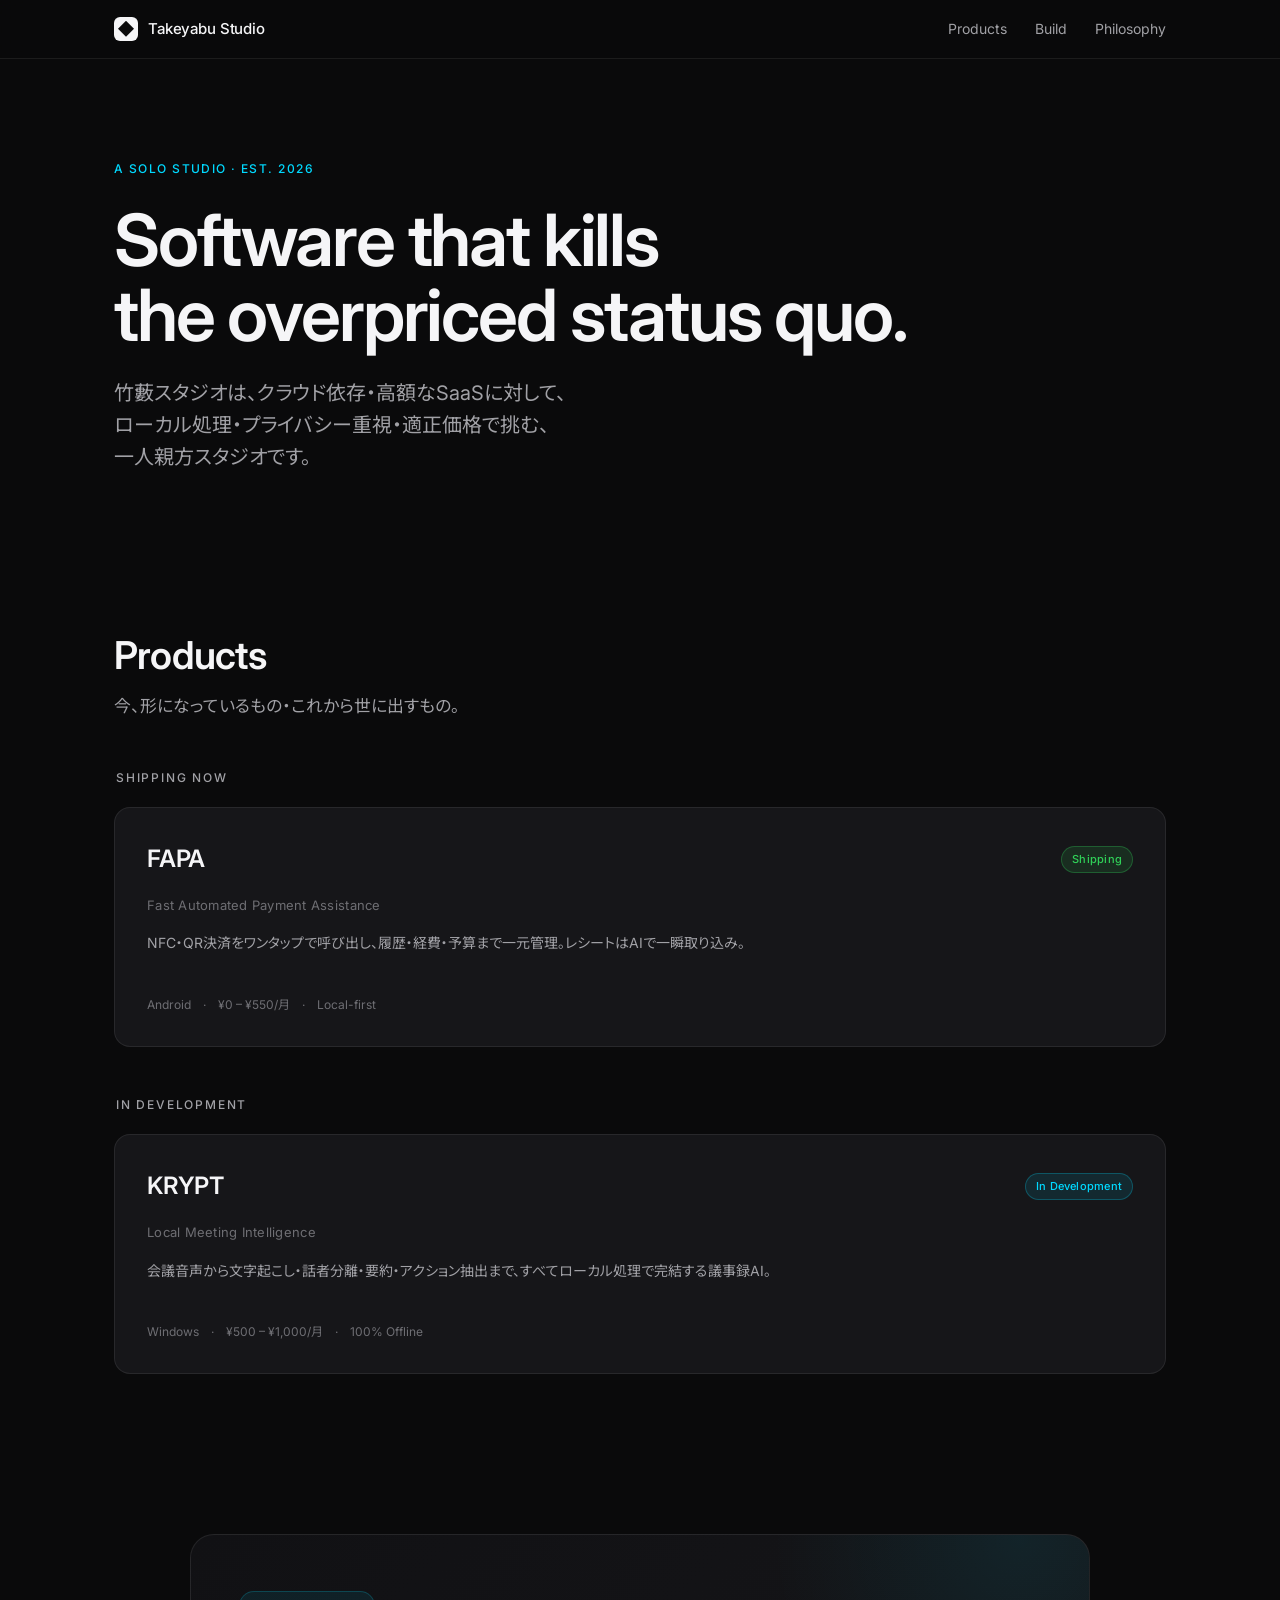
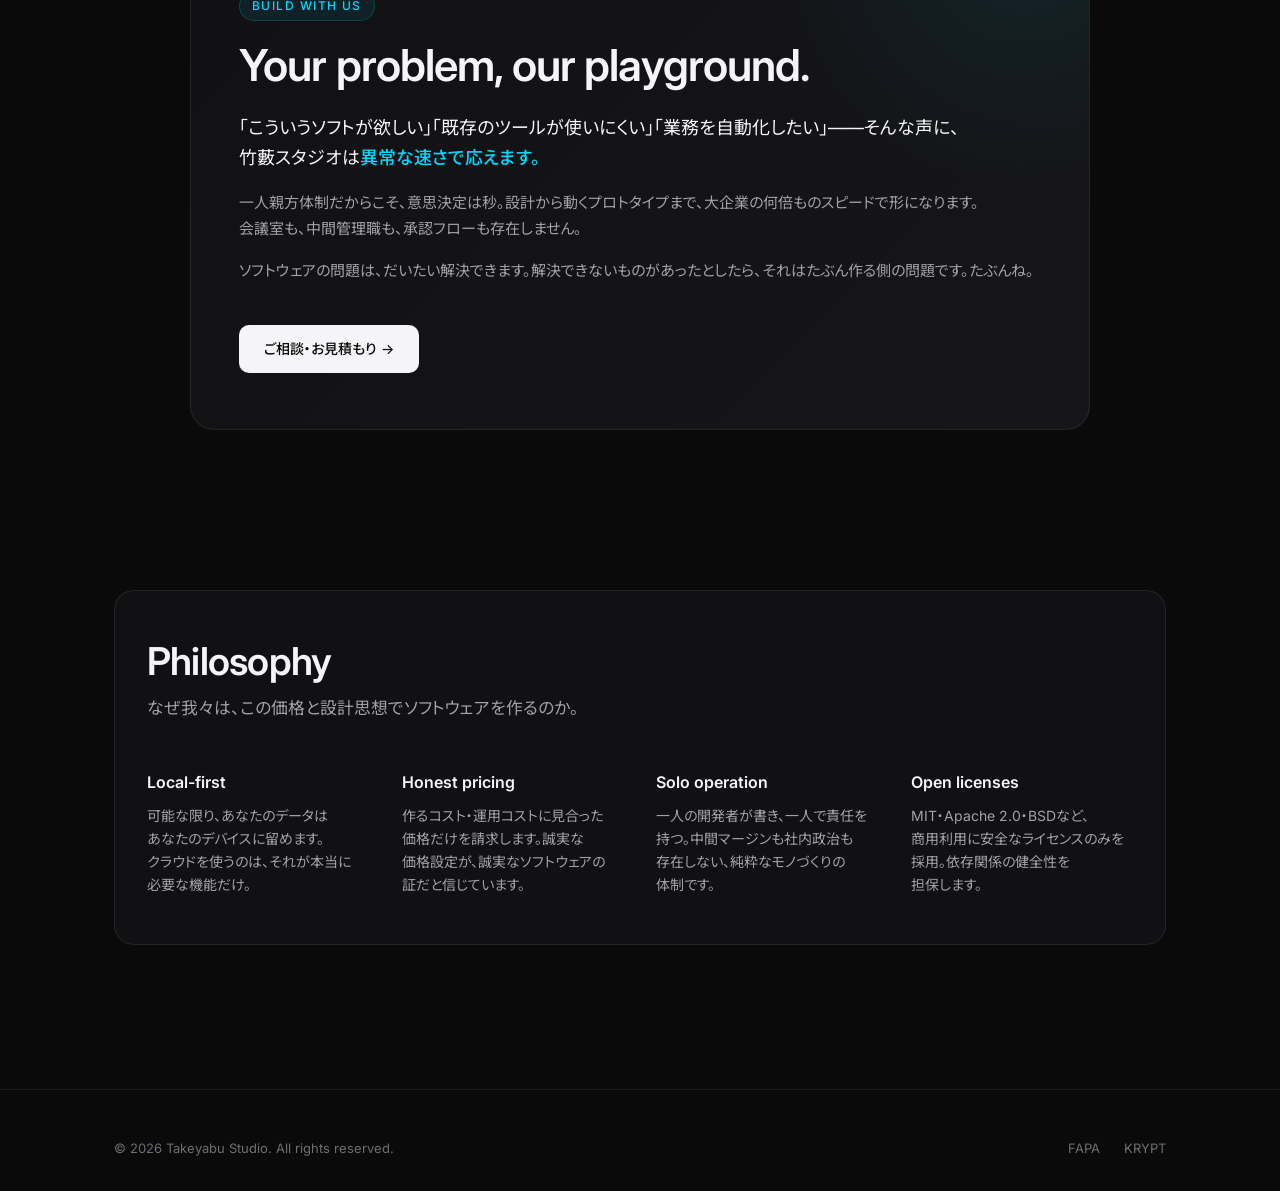
==== index.html @ e0cc19e3 "Add files via upload" ====
<!DOCTYPE html>
<html lang="ja">
<head>
<meta charset="UTF-8">
<meta name="viewport" content="width=device-width, initial-scale=1.0">
<title>Takeyabu Studio — Software that kills the overpriced status quo.</title>
<meta name="description" content="竹藪スタジオは、ローカル優先・プライバシー重視・適正価格のソフトウェアを作る一人親方スタジオです。">
<meta property="og:title" content="Takeyabu Studio">
<meta property="og:description" content="Software that kills the overpriced status quo.">
<meta property="og:type" content="website">
<meta property="og:url" content="https://takeyabustudio.github.io/">
<meta name="theme-color" content="#0A0A0B">
<link rel="preconnect" href="https://fonts.googleapis.com">
<link rel="preconnect" href="https://fonts.gstatic.com" crossorigin>
<link href="https://fonts.googleapis.com/css2?family=Inter:wght@400;500;600;700&family=Noto+Sans+JP:wght@400;500;600&display=swap" rel="stylesheet">
<link rel="stylesheet" href="assets/style.css">
</head>
<body>

<nav class="nav">
  <div class="nav-inner">
    <a href="/" class="brand">
      <span class="brand-mark"></span>
      <span>Takeyabu Studio</span>
    </a>
    <ul class="nav-links">
      <li><a href="#products">Products</a></li>
      <li><a href="#build">Build</a></li>
      <li><a href="#philosophy">Philosophy</a></li>
    </ul>
  </div>
</nav>

<header class="hero">
  <div class="container">
    <span class="eyebrow">A solo studio · Est. 2026</span>
    <h1>Software that kills<br>the overpriced status quo.</h1>
    <p class="hero-sub">
      竹藪スタジオは、クラウド依存・高額なSaaSに対して、<br>ローカル処理・プライバシー重視・適正価格で挑む、<br>一人親方スタジオです。
    </p>
  </div>
</header>

<section class="section" id="products">
  <div class="container">
    <div class="section-head">
      <h2>Products</h2>
      <p class="section-sub">今、形になっているもの・これから世に出すもの。</p>
    </div>

    <h3 class="product-section-label">Shipping now</h3>
    <div class="products">

      <a href="fapa/" class="product-card">
        <div class="product-card-head">
          <span class="product-name">FAPA</span>
          <span class="badge badge-live">Shipping</span>
        </div>
        <span class="product-full-name">Fast Automated Payment Assistance</span>
        <p class="product-desc">
          NFC・QR決済をワンタップで呼び出し、履歴・経費・予算まで一元管理。レシートはAIで一瞬取り込み。
        </p>
        <div class="product-meta">
          <span>Android</span>
          <span>¥0 – ¥550/月</span>
          <span>Local-first</span>
        </div>
      </a>

    </div>

    <h3 class="product-section-label" style="margin-top: 3rem;">In development</h3>
    <div class="products">

      <a href="krypt/" class="product-card">
        <div class="product-card-head">
          <span class="product-name">KRYPT</span>
          <span class="badge badge-dev">In Development</span>
        </div>
        <span class="product-full-name">Local Meeting Intelligence</span>
        <p class="product-desc">
          会議音声から文字起こし・話者分離・要約・アクション抽出まで、すべてローカル処理で完結する議事録AI。
        </p>
        <div class="product-meta">
          <span>Windows</span>
          <span>¥500 – ¥1,000/月</span>
          <span>100% Offline</span>
        </div>
      </a>

    </div>
  </div>
</section>

<section class="section" id="build">
  <div class="container">
    <div class="build-card">
      <div class="build-eyebrow">Build with us</div>
      <h2>Your problem, our playground.</h2>
      <p class="build-lead">
        「こういうソフトが欲しい」「既存のツールが使いにくい」「業務を自動化したい」——そんな声に、竹藪スタジオは<strong>異常な速さで応えます。</strong>
      </p>
      <p class="build-body">
        一人親方体制だからこそ、意思決定は秒。設計から動くプロトタイプまで、大企業の何倍ものスピードで形になります。会議室も、中間管理職も、承認フローも存在しません。
      </p>
      <p class="build-body">
        ソフトウェアの問題は、だいたい解決できます。解決できないものがあったとしたら、それはたぶん作る側の問題です。たぶんね。
      </p>
      <a href="mailto:rdcrikuo@gmail.com?subject=%E7%AB%B9%E8%97%AA%E3%82%B9%E3%82%BF%E3%82%B8%E3%82%AA%E3%81%B8%E3%81%AE%E3%81%94%E7%9B%B8%E8%AB%87" class="btn btn-primary build-cta">ご相談・お見積もり →</a>
    </div>
  </div>
</section>

<section class="section" id="philosophy">
  <div class="container">
    <div class="philosophy">
      <div class="section-head">
        <h2 style="margin-bottom: 0.75rem;">Philosophy</h2>
        <p class="section-sub">なぜ我々は、この価格と設計思想でソフトウェアを作るのか。</p>
      </div>
      <div class="philosophy-grid">
        <div class="philosophy-item">
          <h3>Local-first</h3>
          <p>可能な限り、あなたのデータはあなたのデバイスに留めます。クラウドを使うのは、それが本当に必要な機能だけ。</p>
        </div>
        <div class="philosophy-item">
          <h3>Honest pricing</h3>
          <p>作るコスト・運用コストに見合った価格だけを請求します。誠実な価格設定が、誠実なソフトウェアの証だと信じています。</p>
        </div>
        <div class="philosophy-item">
          <h3>Solo operation</h3>
          <p>一人の開発者が書き、一人で責任を持つ。中間マージンも社内政治も存在しない、純粋なモノづくりの体制です。</p>
        </div>
        <div class="philosophy-item">
          <h3>Open licenses</h3>
          <p>MIT・Apache 2.0・BSDなど、商用利用に安全なライセンスのみを採用。依存関係の健全性を担保します。</p>
        </div>
      </div>
    </div>
  </div>
</section>

<footer class="footer">
  <div class="container">
    <div class="footer-inner">
      <span>© 2026 Takeyabu Studio. All rights reserved.</span>
      <ul class="footer-links">
        <li><a href="fapa/">FAPA</a></li>
        <li><a href="krypt/">KRYPT</a></li>
      </ul>
    </div>
  </div>
</footer>

</body>
</html>
---- assets/style.css ----
/* =========================================
   Takeyabu Studio - Design System
   ========================================= */

:root {
  /* Colors */
  --bg: #0A0A0B;
  --bg-elevated: #111114;
  --bg-card: #161619;
  --border: rgba(255, 255, 255, 0.08);
  --border-strong: rgba(255, 255, 255, 0.16);
  --text: #F5F5F7;
  --text-muted: #A1A1A6;
  --text-faint: #6E6E73;
  --accent: #00D9FF;
  --accent-dim: #0099B8;
  --danger: #FF453A;
  --success: #30D158;

  /* Typography */
  --font-sans: 'Inter', -apple-system, BlinkMacSystemFont, 'Helvetica Neue', 'Noto Sans JP', sans-serif;
  --font-mono: 'JetBrains Mono', 'SF Mono', Menlo, monospace;

  /* Spacing */
  --container: 1100px;
  --container-narrow: 720px;
}

/* Reset */
*, *::before, *::after {
  box-sizing: border-box;
  margin: 0;
  padding: 0;
}

html {
  scroll-behavior: smooth;
  font-size: 16px;
  -webkit-font-smoothing: antialiased;
  -moz-osx-font-smoothing: grayscale;
}

body {
  font-family: var(--font-sans);
  background: var(--bg);
  color: var(--text);
  line-height: 1.6;
  overflow-x: hidden;
  font-feature-settings: 'palt';
  /* 日本語テキストの適切な折り返し */
  word-break: auto-phrase;
  overflow-wrap: break-word;
  line-break: strict;
}

/* 日本語テキストブロック全般の改行制御 */
p, h1, h2, h3, .hero-sub, .tagline, .section-sub, .product-desc {
  word-break: auto-phrase;
  overflow-wrap: break-word;
  line-break: strict;
}

/* 古いブラウザ向けフォールバック */
@supports not (word-break: auto-phrase) {
  p, h1, h2, h3, .hero-sub, .tagline, .section-sub, .product-desc {
    word-break: keep-all;
    overflow-wrap: anywhere;
  }
}

img {
  max-width: 100%;
  display: block;
}

a {
  color: var(--accent);
  text-decoration: none;
  transition: opacity 0.2s ease;
}

a:hover {
  opacity: 0.75;
}

/* Layout */
.container {
  max-width: var(--container);
  margin: 0 auto;
  padding: 0 1.5rem;
}

.container-narrow {
  max-width: var(--container-narrow);
  margin: 0 auto;
  padding: 0 1.5rem;
}

/* Navigation */
.nav {
  position: sticky;
  top: 0;
  background: rgba(10, 10, 11, 0.72);
  backdrop-filter: saturate(180%) blur(20px);
  -webkit-backdrop-filter: saturate(180%) blur(20px);
  border-bottom: 1px solid var(--border);
  z-index: 100;
}

.nav-inner {
  max-width: var(--container);
  margin: 0 auto;
  padding: 1rem 1.5rem;
  display: flex;
  align-items: center;
  justify-content: space-between;
}

.brand {
  display: flex;
  align-items: center;
  gap: 10px;
  color: var(--text);
  font-weight: 500;
  font-size: 15px;
  letter-spacing: -0.01em;
}

.brand:hover {
  opacity: 1;
}

.brand-mark {
  width: 24px;
  height: 24px;
  background: var(--text);
  border-radius: 6px;
  position: relative;
  overflow: hidden;
}

.brand-mark::before {
  content: '';
  position: absolute;
  inset: 4px;
  background: var(--bg);
  clip-path: polygon(50% 0%, 100% 50%, 50% 100%, 0% 50%);
}

.nav-links {
  display: flex;
  gap: 1.75rem;
  list-style: none;
}

.nav-links a {
  color: var(--text-muted);
  font-size: 14px;
  font-weight: 400;
  transition: color 0.2s ease;
}

.nav-links a:hover {
  color: var(--text);
  opacity: 1;
}

/* Hero */
.hero {
  padding: 6rem 0 5rem;
  position: relative;
}

.eyebrow {
  display: inline-block;
  font-size: 12px;
  font-weight: 500;
  letter-spacing: 0.12em;
  text-transform: uppercase;
  color: var(--accent);
  margin-bottom: 1.5rem;
}

.hero h1 {
  font-size: clamp(2.5rem, 6vw, 4.5rem);
  font-weight: 600;
  line-height: 1.05;
  letter-spacing: -0.03em;
  margin-bottom: 1.5rem;
  max-width: 900px;
}

.hero-sub {
  font-size: clamp(1.05rem, 1.6vw, 1.25rem);
  color: var(--text-muted);
  max-width: 600px;
  line-height: 1.6;
}

/* Section */
.section {
  padding: 5rem 0;
}

.section-head {
  margin-bottom: 3rem;
}

.section h2 {
  font-size: clamp(1.75rem, 3vw, 2.5rem);
  font-weight: 600;
  letter-spacing: -0.02em;
  line-height: 1.15;
  margin-bottom: 1rem;
}

.section-sub {
  font-size: 1.05rem;
  color: var(--text-muted);
  max-width: 600px;
}

/* ======================
   Build with us section
   ====================== */

.build-card {
  background: linear-gradient(135deg, var(--bg-elevated) 0%, var(--bg-card) 100%);
  border: 1px solid var(--border);
  border-radius: 24px;
  padding: 3.5rem 3rem;
  position: relative;
  overflow: hidden;
  max-width: 900px;
  margin: 0 auto;
}

.build-card::before {
  content: '';
  position: absolute;
  top: -50%;
  right: -20%;
  width: 500px;
  height: 500px;
  background: radial-gradient(circle, rgba(0, 217, 255, 0.08) 0%, transparent 70%);
  pointer-events: none;
}

.build-eyebrow {
  display: inline-block;
  font-size: 12px;
  font-weight: 500;
  letter-spacing: 0.12em;
  text-transform: uppercase;
  color: var(--accent);
  margin-bottom: 1.25rem;
  padding: 4px 12px;
  background: rgba(0, 217, 255, 0.08);
  border: 1px solid rgba(0, 217, 255, 0.2);
  border-radius: 999px;
}

.build-card h2 {
  font-size: clamp(1.75rem, 3.5vw, 2.75rem);
  font-weight: 600;
  letter-spacing: -0.02em;
  margin-bottom: 1.5rem;
  line-height: 1.1;
}

.build-lead {
  font-size: clamp(1rem, 1.4vw, 1.15rem);
  color: var(--text);
  line-height: 1.7;
  margin-bottom: 1rem;
}

.build-lead strong {
  color: var(--accent);
  font-weight: 500;
}

.build-body {
  font-size: 15px;
  color: var(--text-muted);
  line-height: 1.75;
  margin-bottom: 1rem;
}

.build-cta {
  margin-top: 1.5rem;
}

@media (max-width: 640px) {
  .build-card {
    padding: 2.5rem 1.5rem;
    border-radius: 18px;
  }
}

/* Product section label (Shipping now / In development) */
.product-section-label {
  font-size: 12px;
  font-weight: 500;
  color: var(--text-muted);
  letter-spacing: 0.15em;
  text-transform: uppercase;
  margin-bottom: 1.25rem;
  padding-left: 2px;
}

/* Product cards */
.products {
  display: grid;
  gap: 1.25rem;
  grid-template-columns: repeat(auto-fit, minmax(300px, 1fr));
}

.product-card {
  background: var(--bg-card);
  border: 1px solid var(--border);
  border-radius: 16px;
  padding: 2rem;
  transition: border-color 0.25s ease, transform 0.25s ease;
  text-decoration: none;
  color: var(--text);
  display: flex;
  flex-direction: column;
  gap: 1rem;
  min-height: 240px;
}

.product-card:hover {
  border-color: var(--border-strong);
  transform: translateY(-2px);
  opacity: 1;
}

.product-card-head {
  display: flex;
  align-items: center;
  justify-content: space-between;
}

.product-name {
  font-size: 1.5rem;
  font-weight: 600;
  letter-spacing: -0.01em;
}

.badge {
  font-size: 11px;
  font-weight: 500;
  padding: 4px 10px;
  border-radius: 999px;
  letter-spacing: 0.02em;
}

.badge-live {
  background: rgba(48, 209, 88, 0.12);
  color: var(--success);
  border: 1px solid rgba(48, 209, 88, 0.3);
}

.badge-dev {
  background: rgba(0, 217, 255, 0.1);
  color: var(--accent);
  border: 1px solid rgba(0, 217, 255, 0.25);
}

.product-full-name {
  font-size: 13px;
  color: var(--text-faint);
  letter-spacing: 0.02em;
}

.product-desc {
  color: var(--text-muted);
  font-size: 14px;
  line-height: 1.65;
  flex: 1;
}

.product-meta {
  display: flex;
  gap: 0.75rem;
  font-size: 12px;
  color: var(--text-faint);
}

.product-meta span::after {
  content: '·';
  margin-left: 0.75rem;
}

.product-meta span:last-child::after {
  content: '';
}

/* Philosophy section */
.philosophy {
  background: var(--bg-elevated);
  border-radius: 20px;
  padding: 3rem 2rem;
  border: 1px solid var(--border);
}

.philosophy-grid {
  display: grid;
  grid-template-columns: repeat(auto-fit, minmax(220px, 1fr));
  gap: 2rem;
  margin-top: 2rem;
}

.philosophy-item h3 {
  font-size: 1rem;
  font-weight: 600;
  margin-bottom: 0.5rem;
  color: var(--text);
}

.philosophy-item p {
  font-size: 14px;
  color: var(--text-muted);
  line-height: 1.65;
}

/* Footer */
.footer {
  border-top: 1px solid var(--border);
  padding: 3rem 0 2rem;
  margin-top: 4rem;
}

.footer-inner {
  display: flex;
  flex-wrap: wrap;
  justify-content: space-between;
  align-items: center;
  gap: 1rem;
  font-size: 13px;
  color: var(--text-faint);
}

.footer-links {
  display: flex;
  gap: 1.5rem;
  list-style: none;
}

.footer-links a {
  color: var(--text-faint);
  font-size: 13px;
}

.footer-links a:hover {
  color: var(--text);
  opacity: 1;
}

/* ==========================
   Legal / Long-form content
   ========================== */

.legal {
  padding: 4rem 0 3rem;
}

.legal h1 {
  font-size: 2rem;
  font-weight: 600;
  letter-spacing: -0.02em;
  margin-bottom: 0.5rem;
}

.legal .updated {
  color: var(--text-faint);
  font-size: 13px;
  margin-bottom: 3rem;
}

.legal h2 {
  font-size: 1.25rem;
  font-weight: 600;
  margin-top: 2.5rem;
  margin-bottom: 1rem;
  letter-spacing: -0.01em;
  padding-bottom: 0.5rem;
  border-bottom: 1px solid var(--border);
}

.legal h3 {
  font-size: 1rem;
  font-weight: 600;
  margin-top: 1.5rem;
  margin-bottom: 0.75rem;
  color: var(--text);
}

.legal p {
  color: var(--text-muted);
  margin-bottom: 1rem;
  font-size: 15px;
  line-height: 1.75;
}

.legal ul, .legal ol {
  color: var(--text-muted);
  margin-bottom: 1rem;
  padding-left: 1.5rem;
  font-size: 15px;
  line-height: 1.75;
}

.legal li {
  margin-bottom: 0.5rem;
}

.legal table {
  width: 100%;
  border-collapse: collapse;
  margin: 1.5rem 0;
  font-size: 14px;
}

.legal table th,
.legal table td {
  padding: 0.75rem 1rem;
  border: 1px solid var(--border);
  text-align: left;
  color: var(--text-muted);
}

.legal table th {
  background: var(--bg-card);
  color: var(--text);
  font-weight: 500;
}

.legal .contact-block {
  background: var(--bg-card);
  border: 1px solid var(--border);
  border-radius: 12px;
  padding: 1.5rem;
  margin: 1rem 0;
  font-size: 14px;
  color: var(--text-muted);
}

.legal .contact-block code {
  color: var(--accent);
  font-family: var(--font-mono);
  font-size: 13px;
}

/* =========================
   FAPA / KRYPT product pages
   ========================= */

.product-hero {
  padding: 6rem 0 4rem;
  text-align: left;
}

.product-hero h1 {
  font-size: clamp(2.5rem, 5.5vw, 4rem);
  font-weight: 600;
  letter-spacing: -0.03em;
  line-height: 1.05;
  margin-bottom: 1.25rem;
}

.product-hero .tagline {
  font-size: clamp(1.05rem, 1.5vw, 1.25rem);
  color: var(--text-muted);
  max-width: 640px;
  line-height: 1.6;
}

.cta-row {
  display: flex;
  gap: 0.75rem;
  margin-top: 2rem;
  flex-wrap: wrap;
}

.btn {
  display: inline-flex;
  align-items: center;
  gap: 8px;
  padding: 0.75rem 1.5rem;
  border-radius: 10px;
  font-size: 14px;
  font-weight: 500;
  text-decoration: none;
  transition: all 0.2s ease;
  border: 1px solid transparent;
  cursor: pointer;
}

.btn-primary {
  background: var(--text);
  color: var(--bg);
}

.btn-primary:hover {
  opacity: 0.9;
  transform: translateY(-1px);
}

.btn-secondary {
  background: transparent;
  color: var(--text);
  border-color: var(--border-strong);
}

.btn-secondary:hover {
  border-color: var(--text);
  opacity: 1;
}

.btn-disabled {
  background: var(--bg-card);
  color: var(--text-muted);
  border: 1px solid var(--border);
  cursor: not-allowed;
  opacity: 0.75;
}

.btn-disabled:hover {
  transform: none;
  opacity: 0.75;
}

/* Feature grid */
.feature-grid {
  display: grid;
  gap: 1rem;
  grid-template-columns: repeat(auto-fit, minmax(240px, 1fr));
}

.feature {
  background: var(--bg-card);
  border: 1px solid var(--border);
  border-radius: 14px;
  padding: 1.5rem;
}

.feature-icon {
  width: 36px;
  height: 36px;
  background: rgba(0, 217, 255, 0.1);
  border: 1px solid rgba(0, 217, 255, 0.2);
  border-radius: 10px;
  display: flex;
  align-items: center;
  justify-content: center;
  margin-bottom: 1rem;
  color: var(--accent);
  font-size: 16px;
  font-weight: 600;
}

.feature h3 {
  font-size: 1rem;
  font-weight: 600;
  margin-bottom: 0.5rem;
}

.feature p {
  font-size: 13px;
  color: var(--text-muted);
  line-height: 1.65;
}

/* Pricing */
.pricing {
  display: grid;
  gap: 1rem;
  grid-template-columns: repeat(auto-fit, minmax(260px, 1fr));
}

.plan {
  background: var(--bg-card);
  border: 1px solid var(--border);
  border-radius: 16px;
  padding: 2rem 1.5rem;
  display: flex;
  flex-direction: column;
  gap: 1rem;
  position: relative;
}

.plan.featured {
  border-color: var(--accent);
}

.plan-badge {
  position: absolute;
  top: -10px;
  right: 16px;
  background: var(--accent);
  color: var(--bg);
  font-size: 11px;
  font-weight: 600;
  padding: 4px 10px;
  border-radius: 999px;
  letter-spacing: 0.02em;
}

.plan-name {
  font-size: 14px;
  font-weight: 500;
  color: var(--text-muted);
  letter-spacing: 0.02em;
  text-transform: uppercase;
}

.plan-price {
  font-size: 2rem;
  font-weight: 600;
  letter-spacing: -0.02em;
}

.plan-price .unit {
  font-size: 0.875rem;
  color: var(--text-muted);
  font-weight: 400;
  margin-left: 4px;
}

.plan-features {
  list-style: none;
  margin-top: 0.5rem;
  display: flex;
  flex-direction: column;
  gap: 0.5rem;
}

.plan-features li {
  font-size: 14px;
  color: var(--text-muted);
  padding-left: 1.25rem;
  position: relative;
}

.plan-features li::before {
  content: '';
  position: absolute;
  left: 0;
  top: 0.55em;
  width: 8px;
  height: 8px;
  background: var(--accent);
  border-radius: 50%;
  opacity: 0.8;
}

/* Responsive */
@media (max-width: 640px) {
  .nav-links {
    display: none;
  }

  .hero {
    padding: 3.5rem 0 3rem;
  }

  .section {
    padding: 3rem 0;
  }

  .philosophy {
    padding: 2rem 1.5rem;
  }

  .footer-inner {
    flex-direction: column;
    align-items: flex-start;
  }
}
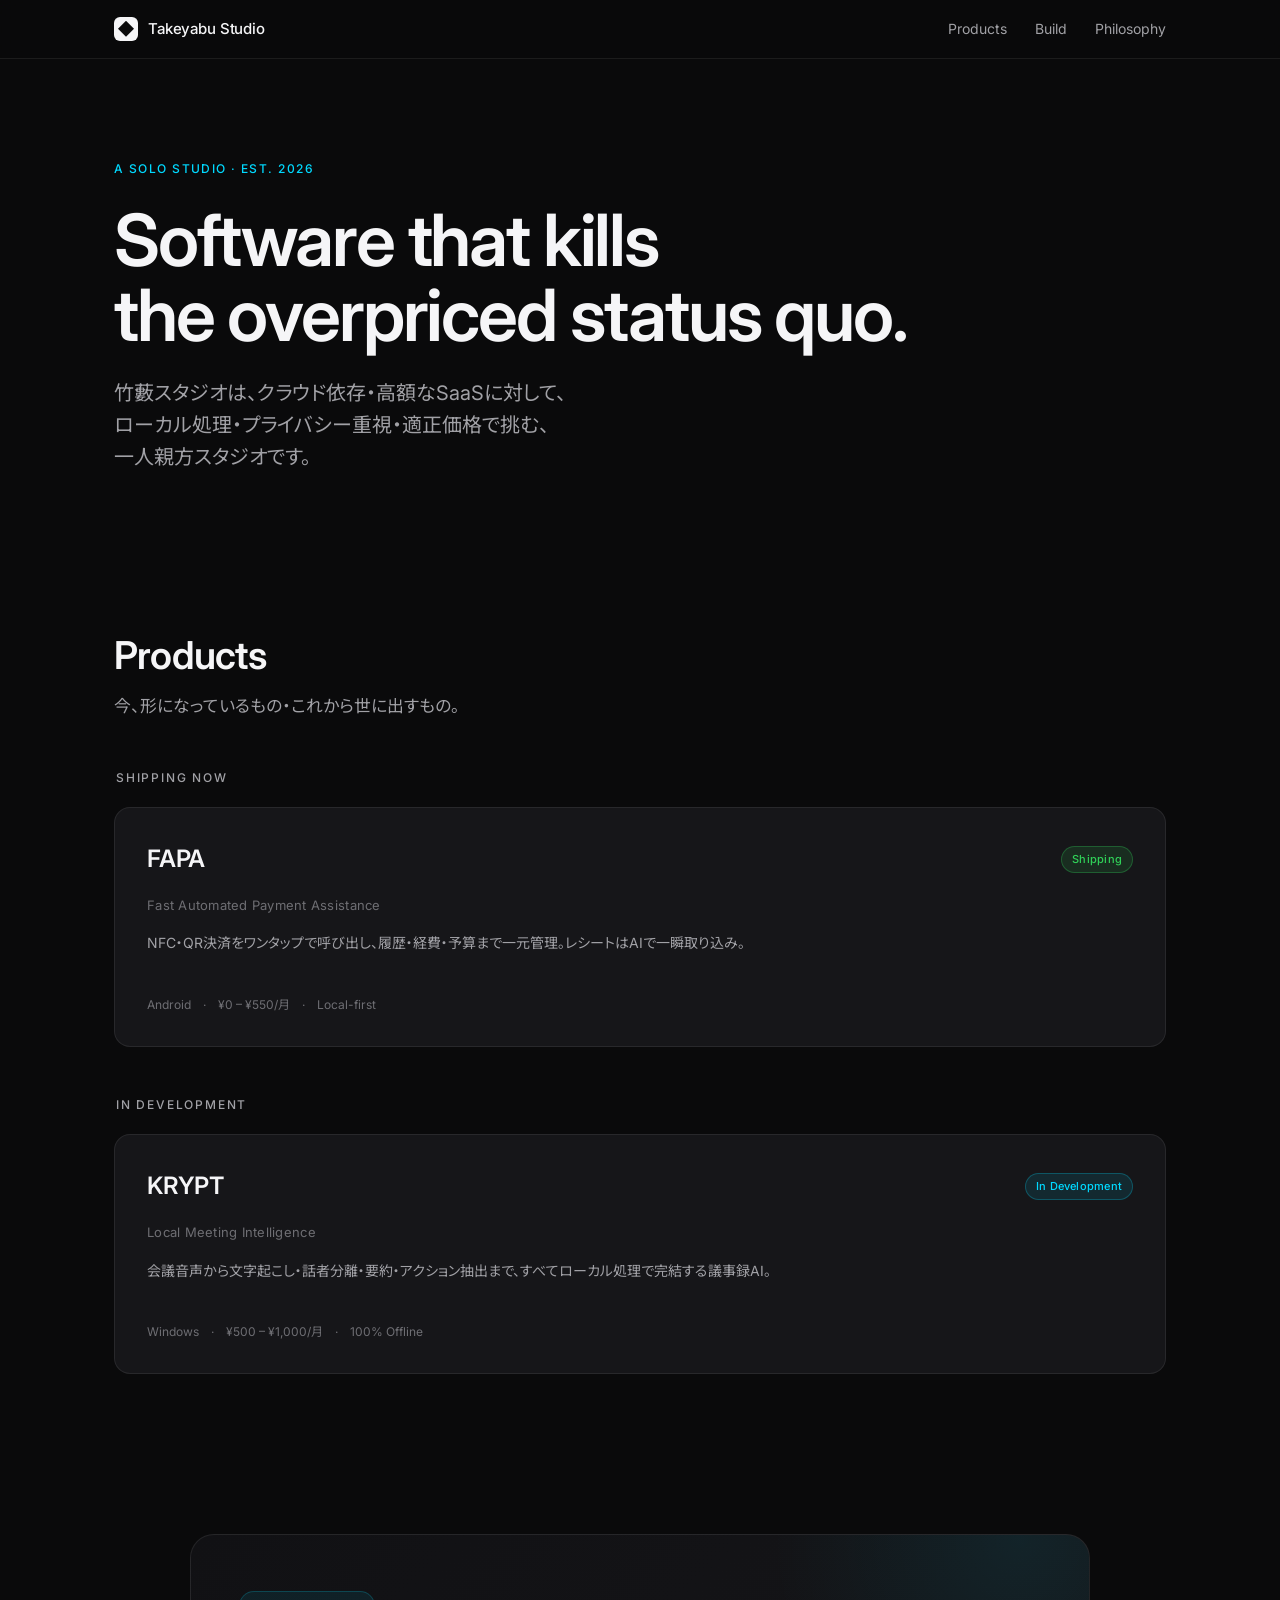
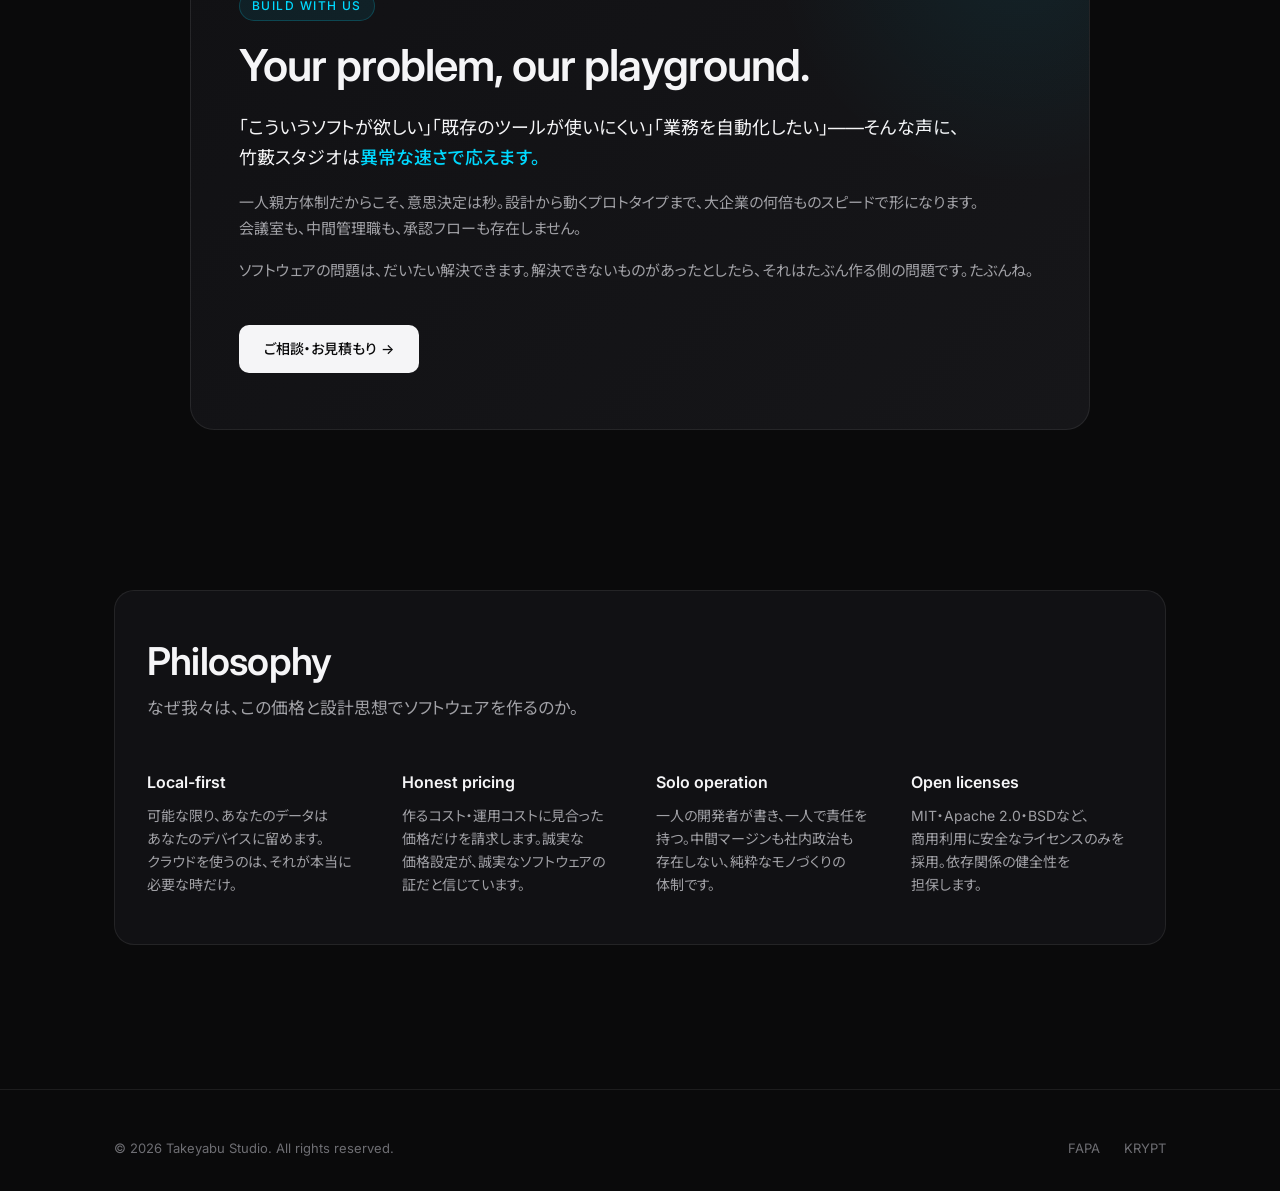
==== commit f2a9b452: "Update index.html" ====
--- a/index.html
+++ b/index.html
@@ -121,7 +121,7 @@
       <div class="philosophy-grid">
         <div class="philosophy-item">
           <h3>Local-first</h3>
-          <p>可能な限り、あなたのデータはあなたのデバイスに留めます。クラウドを使うのは、それが本当に必要な機能だけ。</p>
+          <p>可能な限り、あなたのデータはあなたのデバイスに留めます。クラウドを使うのは、それが本当に必要な時だけ。</p>
         </div>
         <div class="philosophy-item">
           <h3>Honest pricing</h3>
@@ -153,4 +153,4 @@
 </footer>
 
 </body>
-</html>+</html>
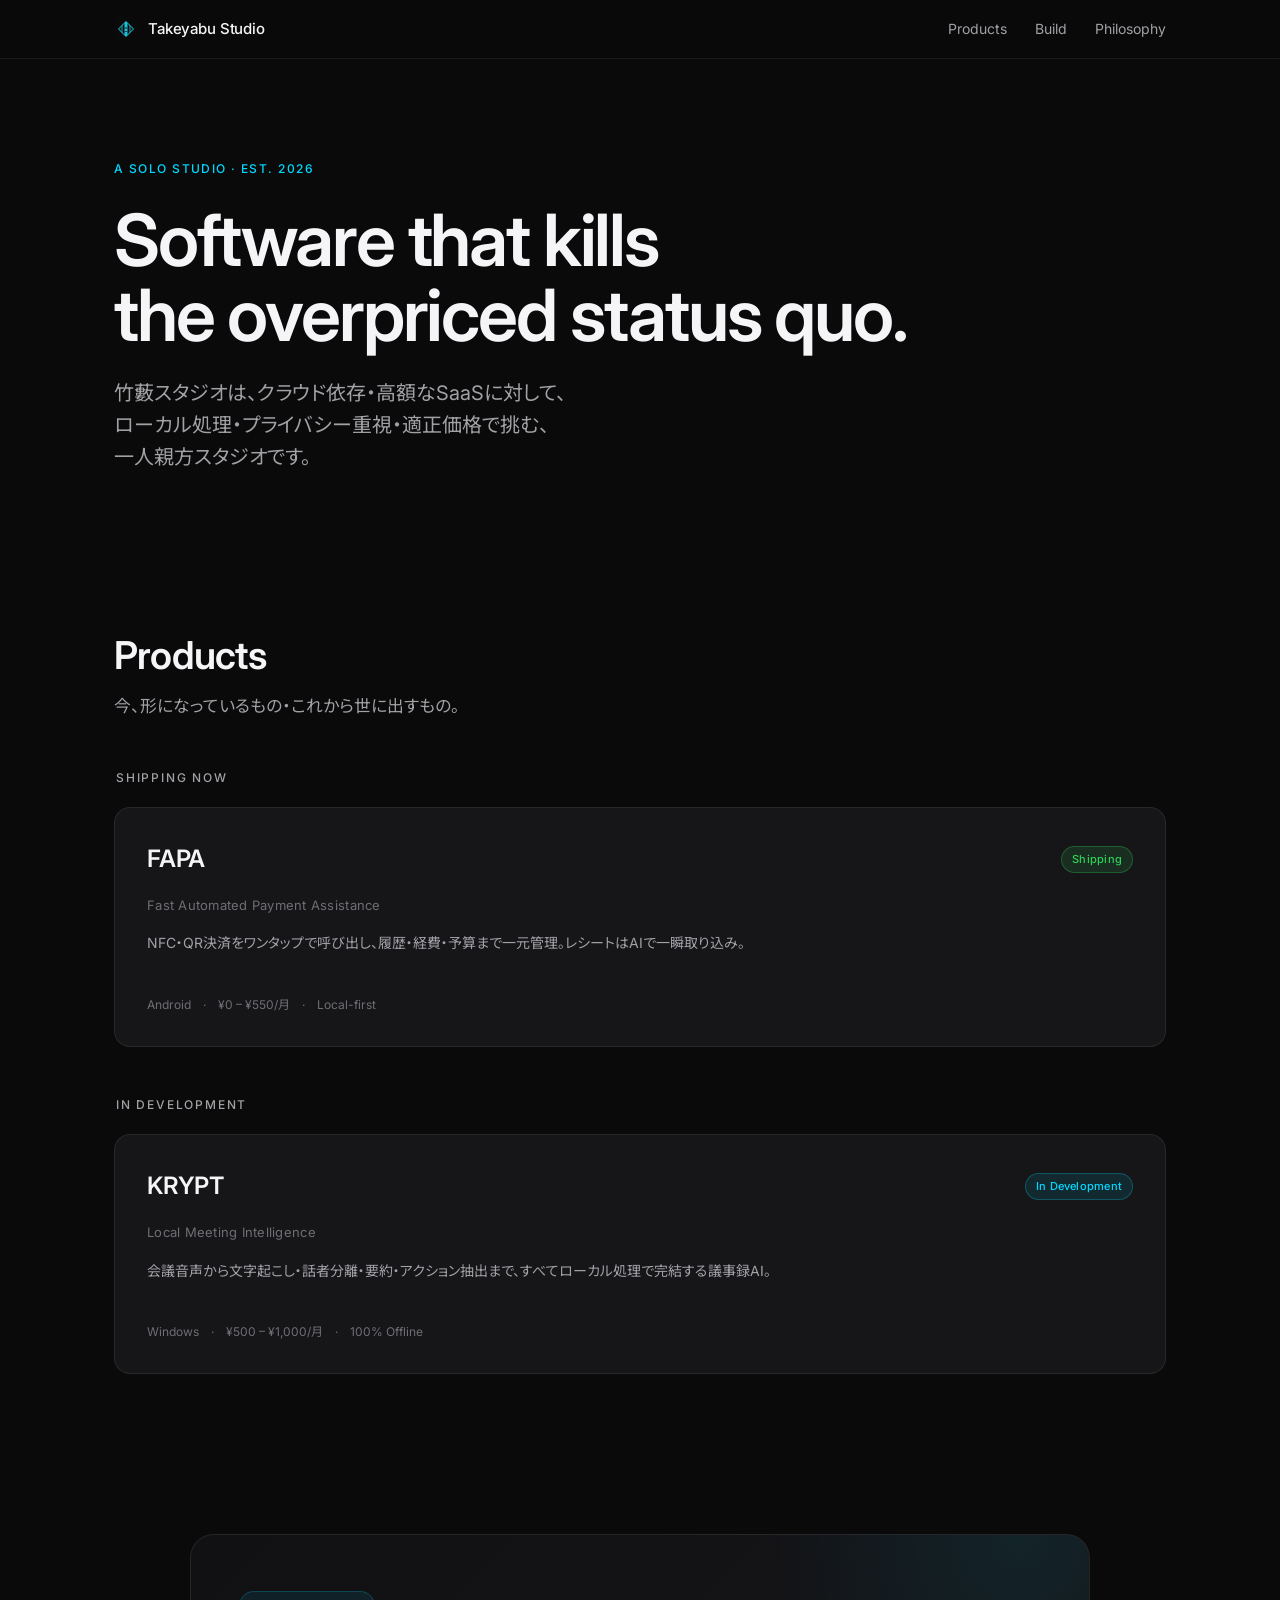
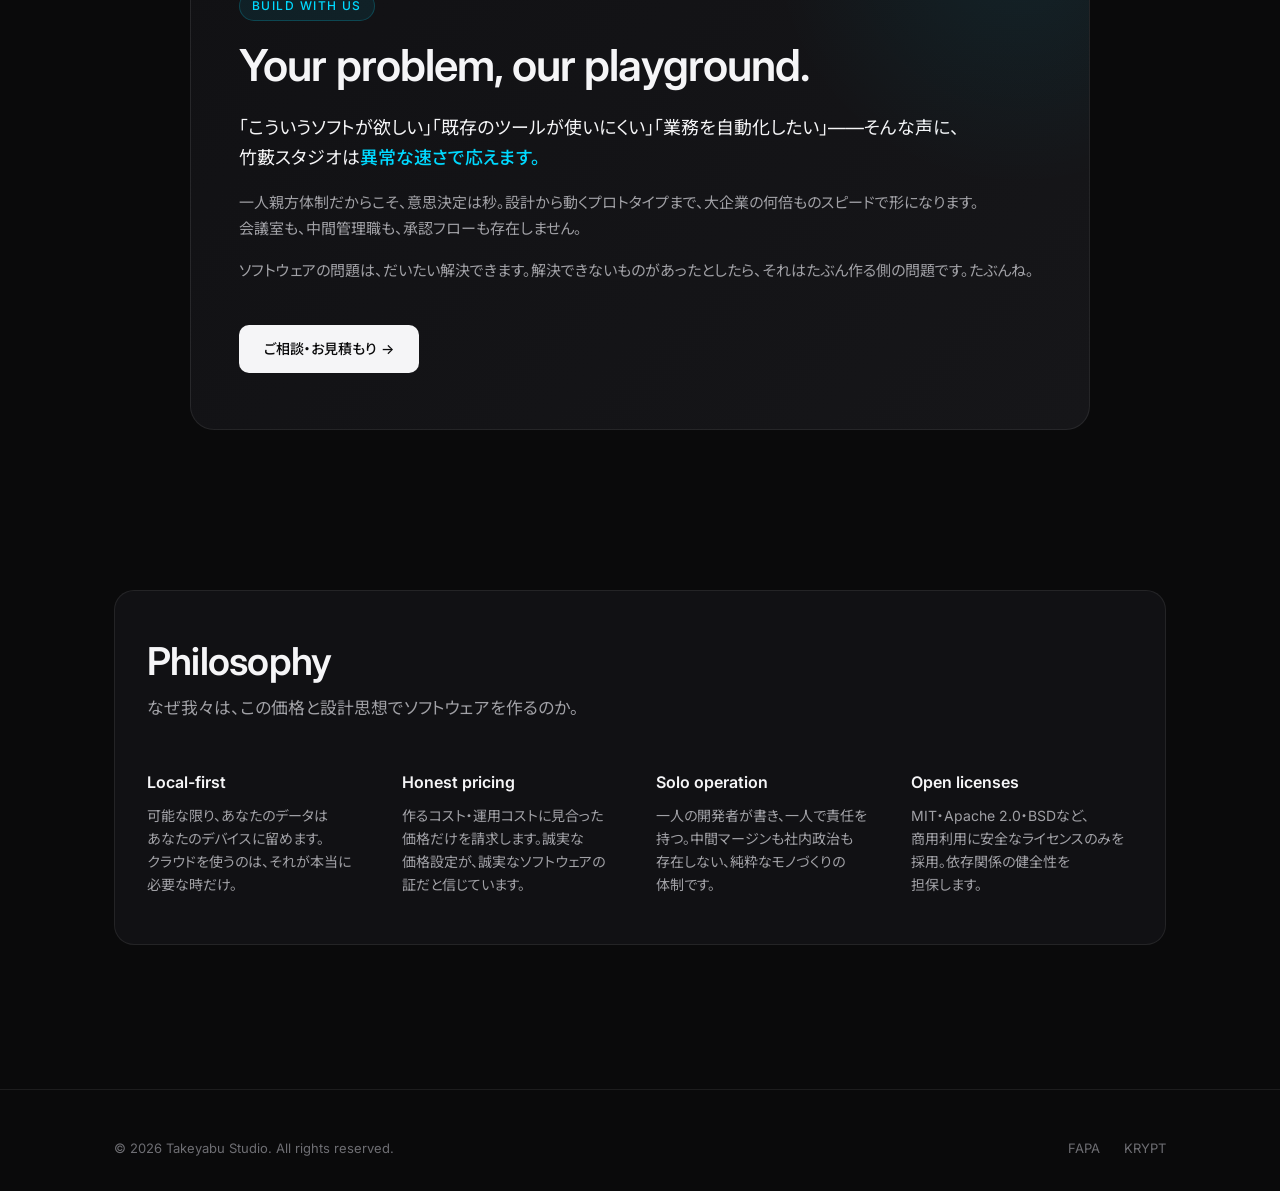
==== commit bb9d3a65: "Update index.html" ====
--- a/index.html
+++ b/index.html
@@ -9,7 +9,7 @@
 <meta property="og:description" content="Software that kills the overpriced status quo.">
 <meta property="og:type" content="website">
 <meta property="og:url" content="https://takeyabustudio.github.io/">
-<meta name="theme-color" content="#0A0A0B">
+<meta name="theme-color" content="#0A0A0B"> <link rel="icon" href="/favicon.svg" type="image/svg+xml">
 <link rel="preconnect" href="https://fonts.googleapis.com">
 <link rel="preconnect" href="https://fonts.gstatic.com" crossorigin>
 <link href="https://fonts.googleapis.com/css2?family=Inter:wght@400;500;600;700&family=Noto+Sans+JP:wght@400;500;600&display=swap" rel="stylesheet">
@@ -20,7 +20,7 @@
 <nav class="nav">
   <div class="nav-inner">
     <a href="/" class="brand">
-      <span class="brand-mark"></span>
+      <svg width="24" height="24" viewBox="0 0 32 32" xmlns="http://www.w3.org/2000/svg" style="flex-shrink:0;"><rect width="32" height="32" rx="6" fill="#0A0A0B"/><defs><clipPath id="c"><path d="M16,6 L26,16 L16,26 L6,16 Z"/></clipPath></defs><g clip-path="url(#c)"><rect x="14" y="6" width="4" height="20" rx="2" fill="#22D3EE" opacity="0.9"/><rect x="14" y="14" width="4" height="1.2" rx="0.6" fill="#0A0A0B" opacity="0.85"/><rect x="14" y="18.5" width="4" height="1.2" rx="0.6" fill="#0A0A0B" opacity="0.85"/><rect x="9" y="6" width="3" height="20" rx="1.5" fill="#22D3EE" opacity="0.38"/><rect x="20" y="6" width="3" height="20" rx="1.5" fill="#22D3EE" opacity="0.38"/></g><path d="M16,6 L26,16 L16,26 L6,16 Z" fill="none" stroke="#22D3EE" stroke-width="1.3" stroke-linejoin="round"/></svg>
       <span>Takeyabu Studio</span>
     </a>
     <ul class="nav-links">
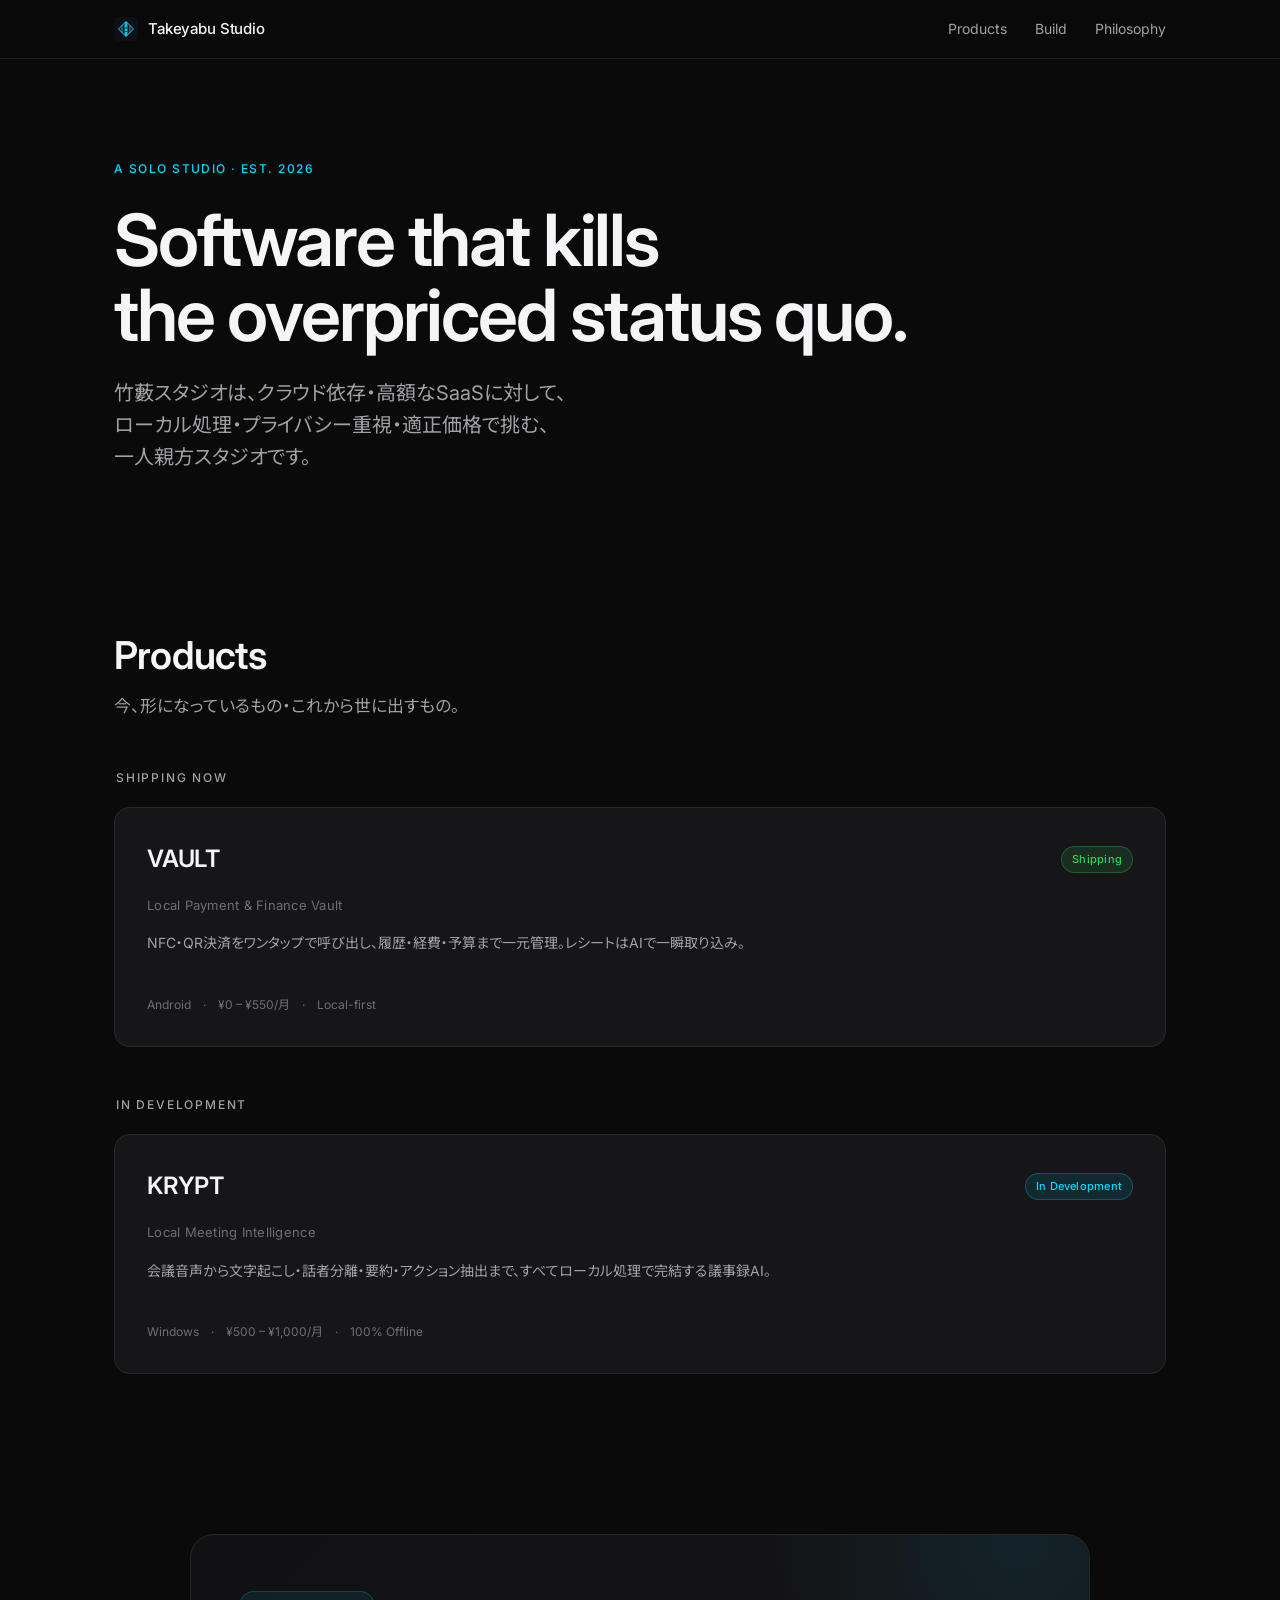
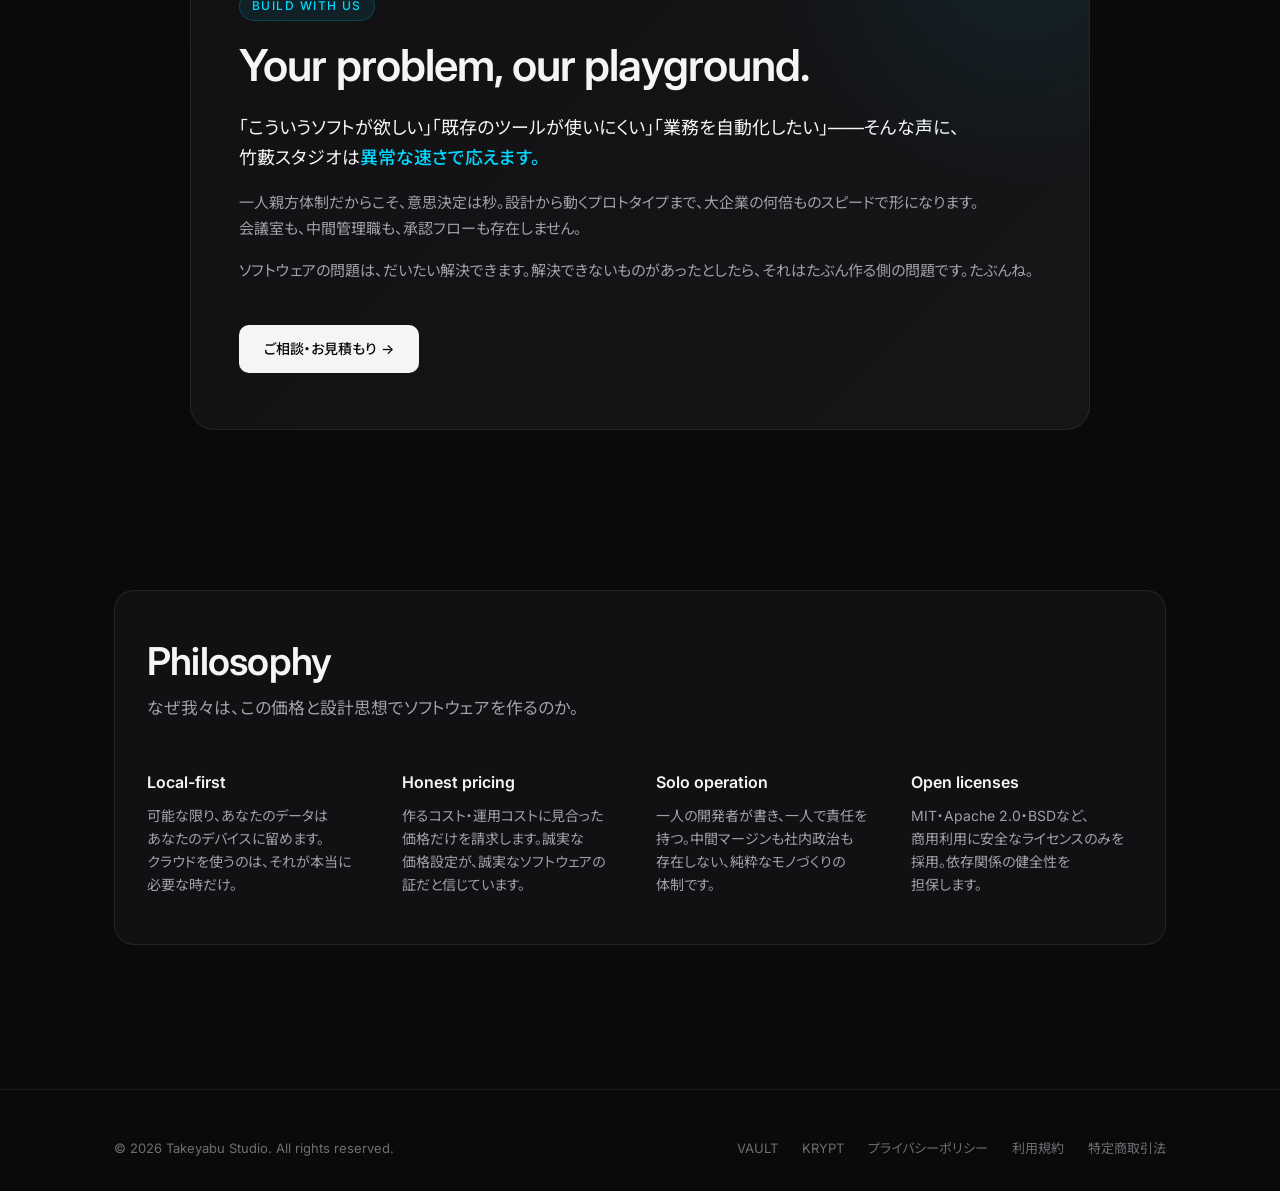
==== commit a6fc42e2: "Add files via upload" ====
--- a/index.html
+++ b/index.html
@@ -9,7 +9,8 @@
 <meta property="og:description" content="Software that kills the overpriced status quo.">
 <meta property="og:type" content="website">
 <meta property="og:url" content="https://takeyabustudio.github.io/">
-<meta name="theme-color" content="#0A0A0B"> <link rel="icon" href="/favicon.svg" type="image/svg+xml">
+<meta name="theme-color" content="#0A0A0B">
+<link rel="icon" href="/favicon.svg" type="image/svg+xml">
 <link rel="preconnect" href="https://fonts.googleapis.com">
 <link rel="preconnect" href="https://fonts.gstatic.com" crossorigin>
 <link href="https://fonts.googleapis.com/css2?family=Inter:wght@400;500;600;700&family=Noto+Sans+JP:wght@400;500;600&display=swap" rel="stylesheet">
@@ -20,7 +21,7 @@
 <nav class="nav">
   <div class="nav-inner">
     <a href="/" class="brand">
-      <svg width="24" height="24" viewBox="0 0 32 32" xmlns="http://www.w3.org/2000/svg" style="flex-shrink:0;"><rect width="32" height="32" rx="6" fill="#0A0A0B"/><defs><clipPath id="c"><path d="M16,6 L26,16 L16,26 L6,16 Z"/></clipPath></defs><g clip-path="url(#c)"><rect x="14" y="6" width="4" height="20" rx="2" fill="#22D3EE" opacity="0.9"/><rect x="14" y="14" width="4" height="1.2" rx="0.6" fill="#0A0A0B" opacity="0.85"/><rect x="14" y="18.5" width="4" height="1.2" rx="0.6" fill="#0A0A0B" opacity="0.85"/><rect x="9" y="6" width="3" height="20" rx="1.5" fill="#22D3EE" opacity="0.38"/><rect x="20" y="6" width="3" height="20" rx="1.5" fill="#22D3EE" opacity="0.38"/></g><path d="M16,6 L26,16 L16,26 L6,16 Z" fill="none" stroke="#22D3EE" stroke-width="1.3" stroke-linejoin="round"/></svg>
+      <svg width="24" height="24" viewBox="0 0 32 32" xmlns="http://www.w3.org/2000/svg" style="flex-shrink:0;"><rect width="32" height="32" rx="6" fill="#0D1117"/><defs><clipPath id="c"><path d="M16,6 L26,16 L16,26 L6,16 Z"/></clipPath></defs><g clip-path="url(#c)"><rect x="14" y="6" width="4" height="20" rx="2" fill="#22D3EE" opacity="0.9"/><rect x="14" y="14" width="4" height="1.2" rx="0.6" fill="#0D1117" opacity="0.85"/><rect x="14" y="18.5" width="4" height="1.2" rx="0.6" fill="#0D1117" opacity="0.85"/><rect x="9" y="6" width="3" height="20" rx="1.5" fill="#22D3EE" opacity="0.38"/><rect x="20" y="6" width="3" height="20" rx="1.5" fill="#22D3EE" opacity="0.38"/></g><path d="M16,6 L26,16 L16,26 L6,16 Z" fill="none" stroke="#22D3EE" stroke-width="1.3" stroke-linejoin="round"/></svg>
       <span>Takeyabu Studio</span>
     </a>
     <ul class="nav-links">
@@ -51,12 +52,12 @@
     <h3 class="product-section-label">Shipping now</h3>
     <div class="products">
 
-      <a href="fapa/" class="product-card">
+      <a href="vault/" class="product-card">
         <div class="product-card-head">
-          <span class="product-name">FAPA</span>
+          <span class="product-name">VAULT</span>
           <span class="badge badge-live">Shipping</span>
         </div>
-        <span class="product-full-name">Fast Automated Payment Assistance</span>
+        <span class="product-full-name">Local Payment & Finance Vault</span>
         <p class="product-desc">
           NFC・QR決済をワンタップで呼び出し、履歴・経費・予算まで一元管理。レシートはAIで一瞬取り込み。
         </p>
@@ -145,8 +146,11 @@
     <div class="footer-inner">
       <span>© 2026 Takeyabu Studio. All rights reserved.</span>
       <ul class="footer-links">
-        <li><a href="fapa/">FAPA</a></li>
+        <li><a href="vault/">VAULT</a></li>
         <li><a href="krypt/">KRYPT</a></li>
+        <li><a href="legal/privacy.html">プライバシーポリシー</a></li>
+        <li><a href="legal/terms.html">利用規約</a></li>
+        <li><a href="legal/tokushoho.html">特定商取引法</a></li>
       </ul>
     </div>
   </div>
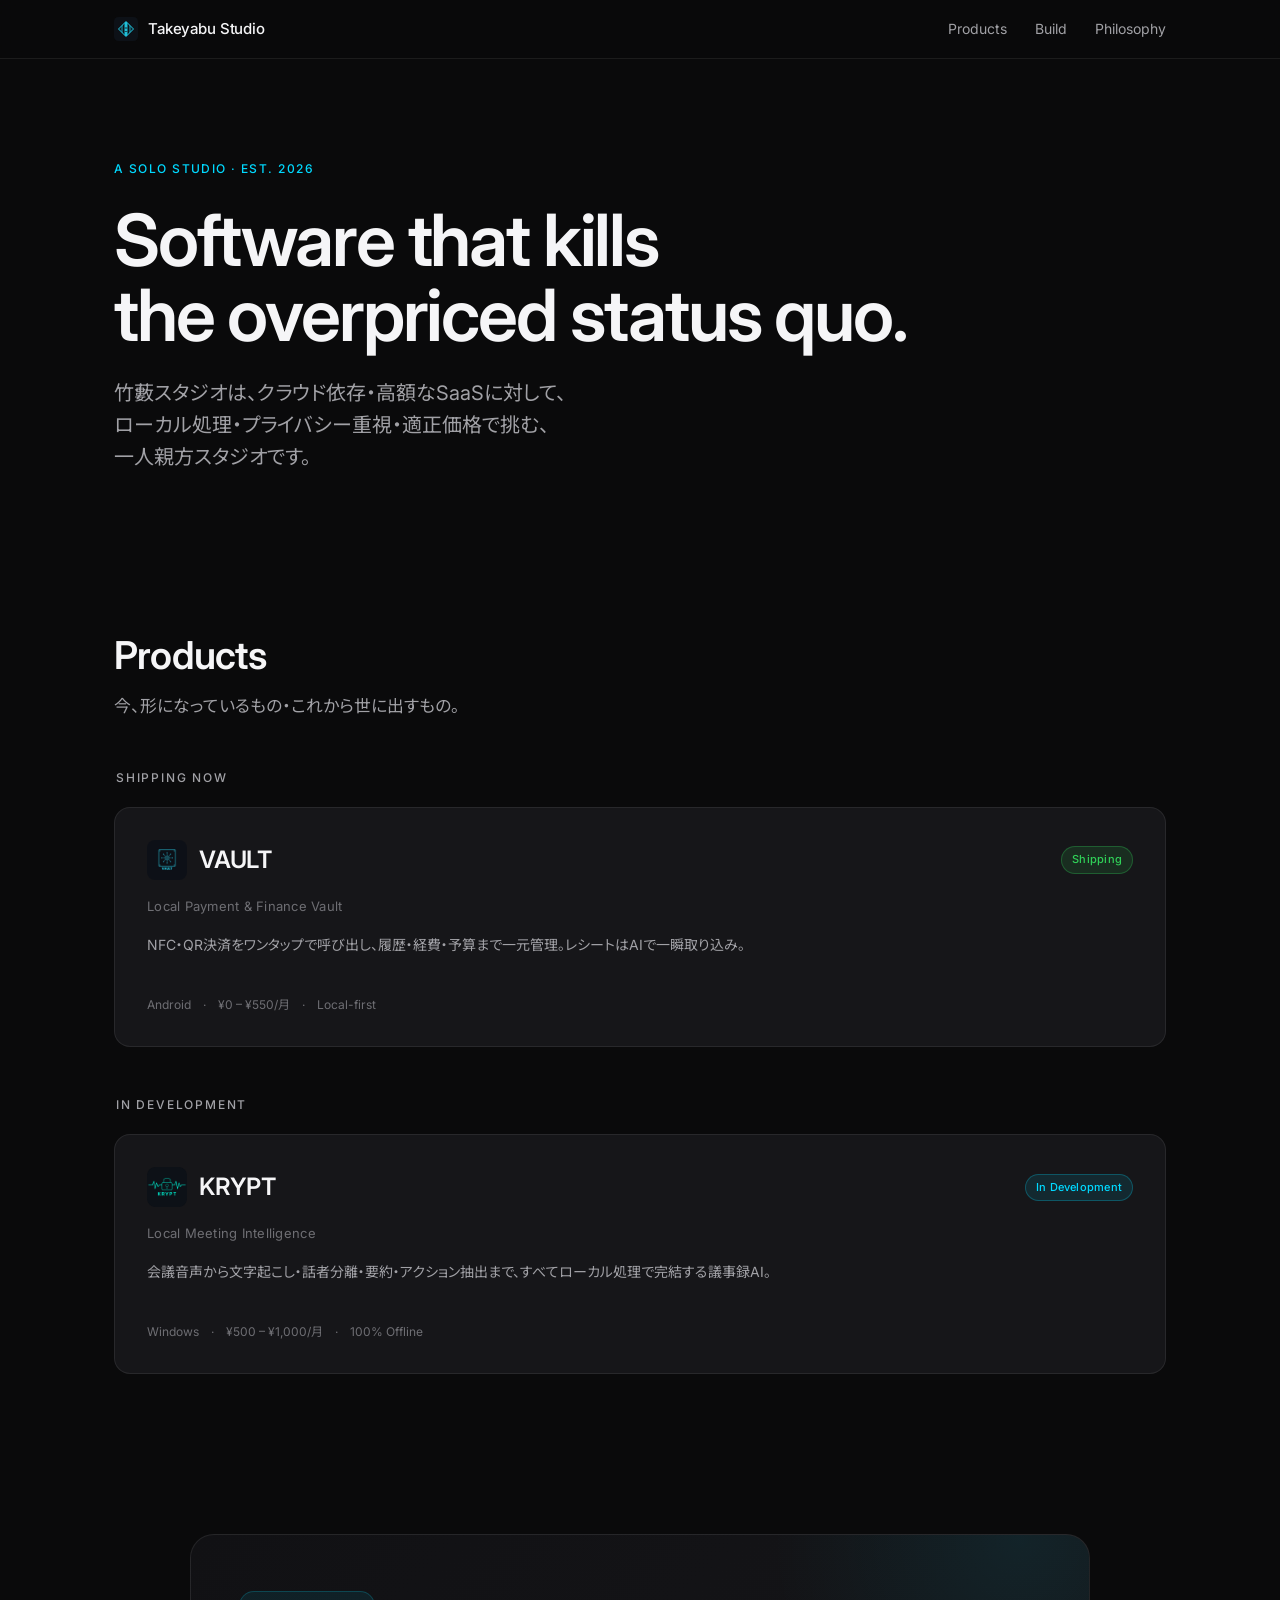
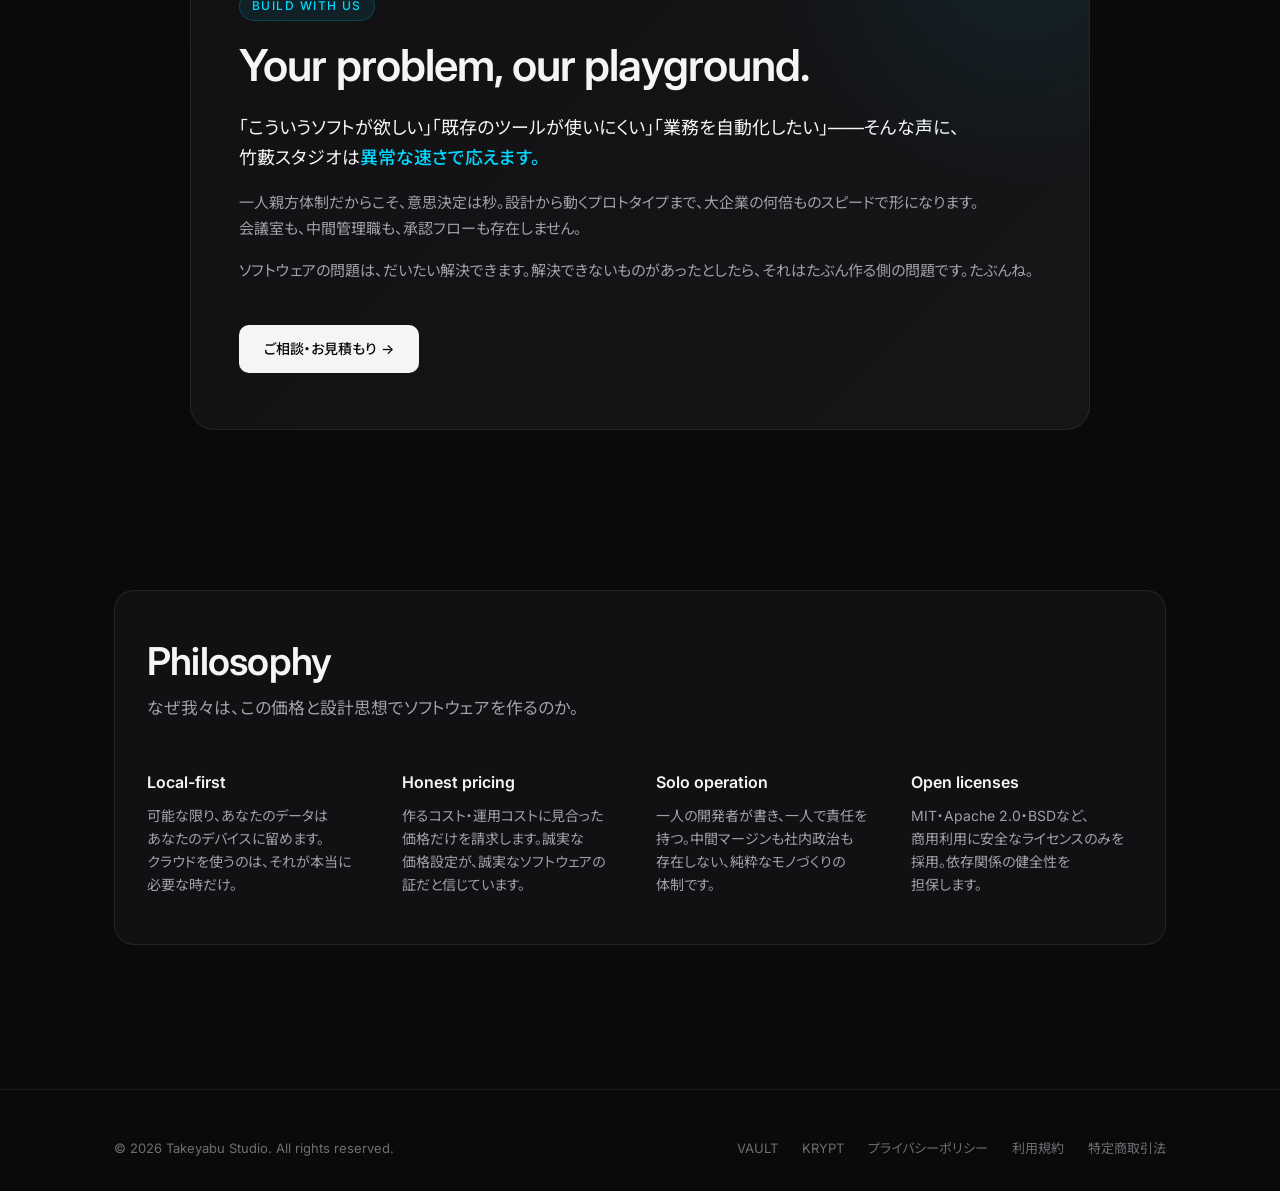
==== commit 291bcd38: "Add files via upload" ====
--- a/index.html
+++ b/index.html
@@ -54,7 +54,10 @@
 
       <a href="vault/" class="product-card">
         <div class="product-card-head">
-          <span class="product-name">VAULT</span>
+          <div style="display:flex;align-items:center;gap:12px;">
+            <img src="vault/vault_icon_192.png" alt="VAULT" width="40" height="40" style="border-radius:8px;flex-shrink:0;">
+            <span class="product-name">VAULT</span>
+          </div>
           <span class="badge badge-live">Shipping</span>
         </div>
         <span class="product-full-name">Local Payment & Finance Vault</span>
@@ -75,7 +78,10 @@
 
       <a href="krypt/" class="product-card">
         <div class="product-card-head">
-          <span class="product-name">KRYPT</span>
+          <div style="display:flex;align-items:center;gap:12px;">
+            <img src="krypt/krypt_icon_192.png" alt="KRYPT" width="40" height="40" style="border-radius:8px;flex-shrink:0;">
+            <span class="product-name">KRYPT</span>
+          </div>
           <span class="badge badge-dev">In Development</span>
         </div>
         <span class="product-full-name">Local Meeting Intelligence</span>
--- a/assets/style.css
+++ b/assets/style.css
@@ -1,9 +1,7 @@
 /* =========================================
    Takeyabu Studio - Design System
    ========================================= */
-
 :root {
-  /* Colors */
   --bg: #0A0A0B;
   --bg-elevated: #111114;
   --bg-card: #161619;
@@ -16,766 +14,108 @@
   --accent-dim: #0099B8;
   --danger: #FF453A;
   --success: #30D158;
-
-  /* Typography */
   --font-sans: 'Inter', -apple-system, BlinkMacSystemFont, 'Helvetica Neue', 'Noto Sans JP', sans-serif;
   --font-mono: 'JetBrains Mono', 'SF Mono', Menlo, monospace;
-
-  /* Spacing */
   --container: 1100px;
   --container-narrow: 720px;
 }
-
-/* Reset */
-*, *::before, *::after {
-  box-sizing: border-box;
-  margin: 0;
-  padding: 0;
-}
-
-html {
-  scroll-behavior: smooth;
-  font-size: 16px;
-  -webkit-font-smoothing: antialiased;
-  -moz-osx-font-smoothing: grayscale;
-}
-
-body {
-  font-family: var(--font-sans);
-  background: var(--bg);
-  color: var(--text);
-  line-height: 1.6;
-  overflow-x: hidden;
-  font-feature-settings: 'palt';
-  /* 日本語テキストの適切な折り返し */
-  word-break: auto-phrase;
-  overflow-wrap: break-word;
-  line-break: strict;
-}
-
-/* 日本語テキストブロック全般の改行制御 */
-p, h1, h2, h3, .hero-sub, .tagline, .section-sub, .product-desc {
-  word-break: auto-phrase;
-  overflow-wrap: break-word;
-  line-break: strict;
-}
-
-/* 古いブラウザ向けフォールバック */
-@supports not (word-break: auto-phrase) {
-  p, h1, h2, h3, .hero-sub, .tagline, .section-sub, .product-desc {
-    word-break: keep-all;
-    overflow-wrap: anywhere;
-  }
-}
-
-img {
-  max-width: 100%;
-  display: block;
-}
-
-a {
-  color: var(--accent);
-  text-decoration: none;
-  transition: opacity 0.2s ease;
-}
-
-a:hover {
-  opacity: 0.75;
-}
-
-/* Layout */
-.container {
-  max-width: var(--container);
-  margin: 0 auto;
-  padding: 0 1.5rem;
-}
-
-.container-narrow {
-  max-width: var(--container-narrow);
-  margin: 0 auto;
-  padding: 0 1.5rem;
-}
-
-/* Navigation */
-.nav {
-  position: sticky;
-  top: 0;
-  background: rgba(10, 10, 11, 0.72);
-  backdrop-filter: saturate(180%) blur(20px);
-  -webkit-backdrop-filter: saturate(180%) blur(20px);
-  border-bottom: 1px solid var(--border);
-  z-index: 100;
-}
-
-.nav-inner {
-  max-width: var(--container);
-  margin: 0 auto;
-  padding: 1rem 1.5rem;
-  display: flex;
-  align-items: center;
-  justify-content: space-between;
-}
-
-.brand {
-  display: flex;
-  align-items: center;
-  gap: 10px;
-  color: var(--text);
-  font-weight: 500;
-  font-size: 15px;
-  letter-spacing: -0.01em;
-}
-
-.brand:hover {
-  opacity: 1;
-}
-
-.brand-mark {
-  width: 24px;
-  height: 24px;
-  background: var(--text);
-  border-radius: 6px;
-  position: relative;
-  overflow: hidden;
-}
-
-.brand-mark::before {
-  content: '';
-  position: absolute;
-  inset: 4px;
-  background: var(--bg);
-  clip-path: polygon(50% 0%, 100% 50%, 50% 100%, 0% 50%);
-}
-
-.nav-links {
-  display: flex;
-  gap: 1.75rem;
-  list-style: none;
-}
-
-.nav-links a {
-  color: var(--text-muted);
-  font-size: 14px;
-  font-weight: 400;
-  transition: color 0.2s ease;
-}
-
-.nav-links a:hover {
-  color: var(--text);
-  opacity: 1;
-}
-
-/* Hero */
-.hero {
-  padding: 6rem 0 5rem;
-  position: relative;
-}
-
-.eyebrow {
-  display: inline-block;
-  font-size: 12px;
-  font-weight: 500;
-  letter-spacing: 0.12em;
-  text-transform: uppercase;
-  color: var(--accent);
-  margin-bottom: 1.5rem;
-}
-
-.hero h1 {
-  font-size: clamp(2.5rem, 6vw, 4.5rem);
-  font-weight: 600;
-  line-height: 1.05;
-  letter-spacing: -0.03em;
-  margin-bottom: 1.5rem;
-  max-width: 900px;
-}
-
-.hero-sub {
-  font-size: clamp(1.05rem, 1.6vw, 1.25rem);
-  color: var(--text-muted);
-  max-width: 600px;
-  line-height: 1.6;
-}
-
-/* Section */
-.section {
-  padding: 5rem 0;
-}
-
-.section-head {
-  margin-bottom: 3rem;
-}
-
-.section h2 {
-  font-size: clamp(1.75rem, 3vw, 2.5rem);
-  font-weight: 600;
-  letter-spacing: -0.02em;
-  line-height: 1.15;
-  margin-bottom: 1rem;
-}
-
-.section-sub {
-  font-size: 1.05rem;
-  color: var(--text-muted);
-  max-width: 600px;
-}
-
-/* ======================
-   Build with us section
-   ====================== */
-
-.build-card {
-  background: linear-gradient(135deg, var(--bg-elevated) 0%, var(--bg-card) 100%);
-  border: 1px solid var(--border);
-  border-radius: 24px;
-  padding: 3.5rem 3rem;
-  position: relative;
-  overflow: hidden;
-  max-width: 900px;
-  margin: 0 auto;
-}
-
-.build-card::before {
-  content: '';
-  position: absolute;
-  top: -50%;
-  right: -20%;
-  width: 500px;
-  height: 500px;
-  background: radial-gradient(circle, rgba(0, 217, 255, 0.08) 0%, transparent 70%);
-  pointer-events: none;
-}
-
-.build-eyebrow {
-  display: inline-block;
-  font-size: 12px;
-  font-weight: 500;
-  letter-spacing: 0.12em;
-  text-transform: uppercase;
-  color: var(--accent);
-  margin-bottom: 1.25rem;
-  padding: 4px 12px;
-  background: rgba(0, 217, 255, 0.08);
-  border: 1px solid rgba(0, 217, 255, 0.2);
-  border-radius: 999px;
-}
-
-.build-card h2 {
-  font-size: clamp(1.75rem, 3.5vw, 2.75rem);
-  font-weight: 600;
-  letter-spacing: -0.02em;
-  margin-bottom: 1.5rem;
-  line-height: 1.1;
-}
-
-.build-lead {
-  font-size: clamp(1rem, 1.4vw, 1.15rem);
-  color: var(--text);
-  line-height: 1.7;
-  margin-bottom: 1rem;
-}
-
-.build-lead strong {
-  color: var(--accent);
-  font-weight: 500;
-}
-
-.build-body {
-  font-size: 15px;
-  color: var(--text-muted);
-  line-height: 1.75;
-  margin-bottom: 1rem;
-}
-
-.build-cta {
-  margin-top: 1.5rem;
-}
-
-@media (max-width: 640px) {
-  .build-card {
-    padding: 2.5rem 1.5rem;
-    border-radius: 18px;
-  }
-}
-
-/* Product section label (Shipping now / In development) */
-.product-section-label {
-  font-size: 12px;
-  font-weight: 500;
-  color: var(--text-muted);
-  letter-spacing: 0.15em;
-  text-transform: uppercase;
-  margin-bottom: 1.25rem;
-  padding-left: 2px;
-}
-
-/* Product cards */
-.products {
-  display: grid;
-  gap: 1.25rem;
-  grid-template-columns: repeat(auto-fit, minmax(300px, 1fr));
-}
-
-.product-card {
-  background: var(--bg-card);
-  border: 1px solid var(--border);
-  border-radius: 16px;
-  padding: 2rem;
-  transition: border-color 0.25s ease, transform 0.25s ease;
-  text-decoration: none;
-  color: var(--text);
-  display: flex;
-  flex-direction: column;
-  gap: 1rem;
-  min-height: 240px;
-}
-
-.product-card:hover {
-  border-color: var(--border-strong);
-  transform: translateY(-2px);
-  opacity: 1;
-}
-
-.product-card-head {
-  display: flex;
-  align-items: center;
-  justify-content: space-between;
-}
-
-.product-name {
-  font-size: 1.5rem;
-  font-weight: 600;
-  letter-spacing: -0.01em;
-}
-
-.badge {
-  font-size: 11px;
-  font-weight: 500;
-  padding: 4px 10px;
-  border-radius: 999px;
-  letter-spacing: 0.02em;
-}
-
-.badge-live {
-  background: rgba(48, 209, 88, 0.12);
-  color: var(--success);
-  border: 1px solid rgba(48, 209, 88, 0.3);
-}
-
-.badge-dev {
-  background: rgba(0, 217, 255, 0.1);
-  color: var(--accent);
-  border: 1px solid rgba(0, 217, 255, 0.25);
-}
-
-.product-full-name {
-  font-size: 13px;
-  color: var(--text-faint);
-  letter-spacing: 0.02em;
-}
-
-.product-desc {
-  color: var(--text-muted);
-  font-size: 14px;
-  line-height: 1.65;
-  flex: 1;
-}
-
-.product-meta {
-  display: flex;
-  gap: 0.75rem;
-  font-size: 12px;
-  color: var(--text-faint);
-}
-
-.product-meta span::after {
-  content: '·';
-  margin-left: 0.75rem;
-}
-
-.product-meta span:last-child::after {
-  content: '';
-}
-
-/* Philosophy section */
-.philosophy {
-  background: var(--bg-elevated);
-  border-radius: 20px;
-  padding: 3rem 2rem;
-  border: 1px solid var(--border);
-}
-
-.philosophy-grid {
-  display: grid;
-  grid-template-columns: repeat(auto-fit, minmax(220px, 1fr));
-  gap: 2rem;
-  margin-top: 2rem;
-}
-
-.philosophy-item h3 {
-  font-size: 1rem;
-  font-weight: 600;
-  margin-bottom: 0.5rem;
-  color: var(--text);
-}
-
-.philosophy-item p {
-  font-size: 14px;
-  color: var(--text-muted);
-  line-height: 1.65;
-}
-
-/* Footer */
-.footer {
-  border-top: 1px solid var(--border);
-  padding: 3rem 0 2rem;
-  margin-top: 4rem;
-}
-
-.footer-inner {
-  display: flex;
-  flex-wrap: wrap;
-  justify-content: space-between;
-  align-items: center;
-  gap: 1rem;
-  font-size: 13px;
-  color: var(--text-faint);
-}
-
-.footer-links {
-  display: flex;
-  gap: 1.5rem;
-  list-style: none;
-}
-
-.footer-links a {
-  color: var(--text-faint);
-  font-size: 13px;
-}
-
-.footer-links a:hover {
-  color: var(--text);
-  opacity: 1;
-}
-
-/* ==========================
-   Legal / Long-form content
-   ========================== */
-
-.legal {
-  padding: 4rem 0 3rem;
-}
-
-.legal h1 {
-  font-size: 2rem;
-  font-weight: 600;
-  letter-spacing: -0.02em;
-  margin-bottom: 0.5rem;
-}
-
-.legal .updated {
-  color: var(--text-faint);
-  font-size: 13px;
-  margin-bottom: 3rem;
-}
-
-.legal h2 {
-  font-size: 1.25rem;
-  font-weight: 600;
-  margin-top: 2.5rem;
-  margin-bottom: 1rem;
-  letter-spacing: -0.01em;
-  padding-bottom: 0.5rem;
-  border-bottom: 1px solid var(--border);
-}
-
-.legal h3 {
-  font-size: 1rem;
-  font-weight: 600;
-  margin-top: 1.5rem;
-  margin-bottom: 0.75rem;
-  color: var(--text);
-}
-
-.legal p {
-  color: var(--text-muted);
-  margin-bottom: 1rem;
-  font-size: 15px;
-  line-height: 1.75;
-}
-
-.legal ul, .legal ol {
-  color: var(--text-muted);
-  margin-bottom: 1rem;
-  padding-left: 1.5rem;
-  font-size: 15px;
-  line-height: 1.75;
-}
-
-.legal li {
-  margin-bottom: 0.5rem;
-}
-
-.legal table {
-  width: 100%;
-  border-collapse: collapse;
-  margin: 1.5rem 0;
-  font-size: 14px;
-}
-
-.legal table th,
-.legal table td {
-  padding: 0.75rem 1rem;
-  border: 1px solid var(--border);
-  text-align: left;
-  color: var(--text-muted);
-}
-
-.legal table th {
-  background: var(--bg-card);
-  color: var(--text);
-  font-weight: 500;
-}
-
-.legal .contact-block {
-  background: var(--bg-card);
-  border: 1px solid var(--border);
-  border-radius: 12px;
-  padding: 1.5rem;
-  margin: 1rem 0;
-  font-size: 14px;
-  color: var(--text-muted);
-}
-
-.legal .contact-block code {
-  color: var(--accent);
-  font-family: var(--font-mono);
-  font-size: 13px;
-}
-
-/* =========================
-   FAPA / KRYPT product pages
-   ========================= */
-
-.product-hero {
-  padding: 6rem 0 4rem;
-  text-align: left;
-}
-
-.product-hero h1 {
-  font-size: clamp(2.5rem, 5.5vw, 4rem);
-  font-weight: 600;
-  letter-spacing: -0.03em;
-  line-height: 1.05;
-  margin-bottom: 1.25rem;
-}
-
-.product-hero .tagline {
-  font-size: clamp(1.05rem, 1.5vw, 1.25rem);
-  color: var(--text-muted);
-  max-width: 640px;
-  line-height: 1.6;
-}
-
-.cta-row {
-  display: flex;
-  gap: 0.75rem;
-  margin-top: 2rem;
-  flex-wrap: wrap;
-}
-
-.btn {
-  display: inline-flex;
-  align-items: center;
-  gap: 8px;
-  padding: 0.75rem 1.5rem;
-  border-radius: 10px;
-  font-size: 14px;
-  font-weight: 500;
-  text-decoration: none;
-  transition: all 0.2s ease;
-  border: 1px solid transparent;
-  cursor: pointer;
-}
-
-.btn-primary {
-  background: var(--text);
-  color: var(--bg);
-}
-
-.btn-primary:hover {
-  opacity: 0.9;
-  transform: translateY(-1px);
-}
-
-.btn-secondary {
-  background: transparent;
-  color: var(--text);
-  border-color: var(--border-strong);
-}
-
-.btn-secondary:hover {
-  border-color: var(--text);
-  opacity: 1;
-}
-
-.btn-disabled {
-  background: var(--bg-card);
-  color: var(--text-muted);
-  border: 1px solid var(--border);
-  cursor: not-allowed;
-  opacity: 0.75;
-}
-
-.btn-disabled:hover {
-  transform: none;
-  opacity: 0.75;
-}
-
-/* Feature grid */
-.feature-grid {
-  display: grid;
-  gap: 1rem;
-  grid-template-columns: repeat(auto-fit, minmax(240px, 1fr));
-}
-
-.feature {
-  background: var(--bg-card);
-  border: 1px solid var(--border);
-  border-radius: 14px;
-  padding: 1.5rem;
-}
-
-.feature-icon {
-  width: 36px;
-  height: 36px;
-  background: rgba(0, 217, 255, 0.1);
-  border: 1px solid rgba(0, 217, 255, 0.2);
-  border-radius: 10px;
-  display: flex;
-  align-items: center;
-  justify-content: center;
-  margin-bottom: 1rem;
-  color: var(--accent);
-  font-size: 16px;
-  font-weight: 600;
-}
-
-.feature h3 {
-  font-size: 1rem;
-  font-weight: 600;
-  margin-bottom: 0.5rem;
-}
-
-.feature p {
-  font-size: 13px;
-  color: var(--text-muted);
-  line-height: 1.65;
-}
-
-/* Pricing */
-.pricing {
-  display: grid;
-  gap: 1rem;
-  grid-template-columns: repeat(auto-fit, minmax(260px, 1fr));
-}
-
-.plan {
-  background: var(--bg-card);
-  border: 1px solid var(--border);
-  border-radius: 16px;
-  padding: 2rem 1.5rem;
-  display: flex;
-  flex-direction: column;
-  gap: 1rem;
-  position: relative;
-}
-
-.plan.featured {
-  border-color: var(--accent);
-}
-
-.plan-badge {
-  position: absolute;
-  top: -10px;
-  right: 16px;
-  background: var(--accent);
-  color: var(--bg);
-  font-size: 11px;
-  font-weight: 600;
-  padding: 4px 10px;
-  border-radius: 999px;
-  letter-spacing: 0.02em;
-}
-
-.plan-name {
-  font-size: 14px;
-  font-weight: 500;
-  color: var(--text-muted);
-  letter-spacing: 0.02em;
-  text-transform: uppercase;
-}
-
-.plan-price {
-  font-size: 2rem;
-  font-weight: 600;
-  letter-spacing: -0.02em;
-}
-
-.plan-price .unit {
-  font-size: 0.875rem;
-  color: var(--text-muted);
-  font-weight: 400;
-  margin-left: 4px;
-}
-
-.plan-features {
-  list-style: none;
-  margin-top: 0.5rem;
-  display: flex;
-  flex-direction: column;
-  gap: 0.5rem;
-}
-
-.plan-features li {
-  font-size: 14px;
-  color: var(--text-muted);
-  padding-left: 1.25rem;
-  position: relative;
-}
-
-.plan-features li::before {
-  content: '';
-  position: absolute;
-  left: 0;
-  top: 0.55em;
-  width: 8px;
-  height: 8px;
-  background: var(--accent);
-  border-radius: 50%;
-  opacity: 0.8;
-}
-
-/* Responsive */
-@media (max-width: 640px) {
-  .nav-links {
-    display: none;
-  }
-
-  .hero {
-    padding: 3.5rem 0 3rem;
-  }
-
-  .section {
-    padding: 3rem 0;
-  }
-
-  .philosophy {
-    padding: 2rem 1.5rem;
-  }
-
-  .footer-inner {
-    flex-direction: column;
-    align-items: flex-start;
-  }
-}
+*, *::before, *::after { box-sizing: border-box; margin: 0; padding: 0; }
+html { scroll-behavior: smooth; font-size: 16px; -webkit-font-smoothing: antialiased; -moz-osx-font-smoothing: grayscale; }
+body { font-family: var(--font-sans); background: var(--bg); color: var(--text); line-height: 1.6; overflow-x: hidden; font-feature-settings: 'palt'; word-break: auto-phrase; overflow-wrap: break-word; line-break: strict; }
+p, h1, h2, h3, .hero-sub, .tagline, .section-sub, .product-desc { word-break: auto-phrase; overflow-wrap: break-word; line-break: strict; }
+@supports not (word-break: auto-phrase) { p, h1, h2, h3, .hero-sub, .tagline, .section-sub, .product-desc { word-break: keep-all; overflow-wrap: anywhere; } }
+img { max-width: 100%; display: block; }
+a { color: var(--accent); text-decoration: none; transition: opacity 0.2s ease; }
+a:hover { opacity: 0.75; }
+.container { max-width: var(--container); margin: 0 auto; padding: 0 1.5rem; }
+.container-narrow { max-width: var(--container-narrow); margin: 0 auto; padding: 0 1.5rem; }
+.nav { position: sticky; top: 0; background: rgba(10, 10, 11, 0.72); backdrop-filter: saturate(180%) blur(20px); -webkit-backdrop-filter: saturate(180%) blur(20px); border-bottom: 1px solid var(--border); z-index: 100; }
+.nav-inner { max-width: var(--container); margin: 0 auto; padding: 1rem 1.5rem; display: flex; align-items: center; justify-content: space-between; }
+.brand { display: flex; align-items: center; gap: 10px; color: var(--text); font-weight: 500; font-size: 15px; letter-spacing: -0.01em; }
+.brand:hover { opacity: 1; }
+.nav-links { display: flex; gap: 1.75rem; list-style: none; }
+.nav-links a { color: var(--text-muted); font-size: 14px; font-weight: 400; transition: color 0.2s ease; }
+.nav-links a:hover { color: var(--text); opacity: 1; }
+.hero { padding: 6rem 0 5rem; position: relative; }
+.eyebrow { display: inline-block; font-size: 12px; font-weight: 500; letter-spacing: 0.12em; text-transform: uppercase; color: var(--accent); margin-bottom: 1.5rem; }
+.hero h1 { font-size: clamp(2.5rem, 6vw, 4.5rem); font-weight: 600; line-height: 1.05; letter-spacing: -0.03em; margin-bottom: 1.5rem; max-width: 900px; }
+.hero-sub { font-size: clamp(1.05rem, 1.6vw, 1.25rem); color: var(--text-muted); max-width: 600px; line-height: 1.6; }
+.section { padding: 5rem 0; }
+.section-head { margin-bottom: 3rem; }
+.section h2 { font-size: clamp(1.75rem, 3vw, 2.5rem); font-weight: 600; letter-spacing: -0.02em; line-height: 1.15; margin-bottom: 1rem; }
+.section-sub { font-size: 1.05rem; color: var(--text-muted); max-width: 600px; }
+.build-card { background: linear-gradient(135deg, var(--bg-elevated) 0%, var(--bg-card) 100%); border: 1px solid var(--border); border-radius: 24px; padding: 3.5rem 3rem; position: relative; overflow: hidden; max-width: 900px; margin: 0 auto; }
+.build-card::before { content: ''; position: absolute; top: -50%; right: -20%; width: 500px; height: 500px; background: radial-gradient(circle, rgba(0, 217, 255, 0.08) 0%, transparent 70%); pointer-events: none; }
+.build-eyebrow { display: inline-block; font-size: 12px; font-weight: 500; letter-spacing: 0.12em; text-transform: uppercase; color: var(--accent); margin-bottom: 1.25rem; padding: 4px 12px; background: rgba(0, 217, 255, 0.08); border: 1px solid rgba(0, 217, 255, 0.2); border-radius: 999px; }
+.build-card h2 { font-size: clamp(1.75rem, 3.5vw, 2.75rem); font-weight: 600; letter-spacing: -0.02em; margin-bottom: 1.5rem; line-height: 1.1; }
+.build-lead { font-size: clamp(1rem, 1.4vw, 1.15rem); color: var(--text); line-height: 1.7; margin-bottom: 1rem; }
+.build-lead strong { color: var(--accent); font-weight: 500; }
+.build-body { font-size: 15px; color: var(--text-muted); line-height: 1.75; margin-bottom: 1rem; }
+.build-cta { margin-top: 1.5rem; }
+@media (max-width: 640px) { .build-card { padding: 2.5rem 1.5rem; border-radius: 18px; } }
+.product-section-label { font-size: 12px; font-weight: 500; color: var(--text-muted); letter-spacing: 0.15em; text-transform: uppercase; margin-bottom: 1.25rem; padding-left: 2px; }
+.products { display: grid; gap: 1.25rem; grid-template-columns: repeat(auto-fit, minmax(300px, 1fr)); }
+.product-card { background: var(--bg-card); border: 1px solid var(--border); border-radius: 16px; padding: 2rem; transition: border-color 0.25s ease, transform 0.25s ease; text-decoration: none; color: var(--text); display: flex; flex-direction: column; gap: 1rem; min-height: 240px; }
+.product-card:hover { border-color: var(--border-strong); transform: translateY(-2px); opacity: 1; }
+.product-card-head { display: flex; align-items: center; justify-content: space-between; }
+.product-name { font-size: 1.5rem; font-weight: 600; letter-spacing: -0.01em; }
+.badge { font-size: 11px; font-weight: 500; padding: 4px 10px; border-radius: 999px; letter-spacing: 0.02em; }
+.badge-live { background: rgba(48, 209, 88, 0.12); color: var(--success); border: 1px solid rgba(48, 209, 88, 0.3); }
+.badge-dev { background: rgba(0, 217, 255, 0.1); color: var(--accent); border: 1px solid rgba(0, 217, 255, 0.25); }
+.product-full-name { font-size: 13px; color: var(--text-faint); letter-spacing: 0.02em; }
+.product-desc { color: var(--text-muted); font-size: 14px; line-height: 1.65; flex: 1; }
+.product-meta { display: flex; gap: 0.75rem; font-size: 12px; color: var(--text-faint); }
+.product-meta span::after { content: '·'; margin-left: 0.75rem; }
+.product-meta span:last-child::after { content: ''; }
+.philosophy { background: var(--bg-elevated); border-radius: 20px; padding: 3rem 2rem; border: 1px solid var(--border); }
+.philosophy-grid { display: grid; grid-template-columns: repeat(auto-fit, minmax(220px, 1fr)); gap: 2rem; margin-top: 2rem; }
+.philosophy-item h3 { font-size: 1rem; font-weight: 600; margin-bottom: 0.5rem; color: var(--text); }
+.philosophy-item p { font-size: 14px; color: var(--text-muted); line-height: 1.65; }
+.footer { border-top: 1px solid var(--border); padding: 3rem 0 2rem; margin-top: 4rem; }
+.footer-inner { display: flex; flex-wrap: wrap; justify-content: space-between; align-items: center; gap: 1rem; font-size: 13px; color: var(--text-faint); }
+.footer-links { display: flex; gap: 1.5rem; list-style: none; }
+.footer-links a { color: var(--text-faint); font-size: 13px; }
+.footer-links a:hover { color: var(--text); opacity: 1; }
+.legal { padding: 4rem 0 3rem; }
+.legal h1 { font-size: 2rem; font-weight: 600; letter-spacing: -0.02em; margin-bottom: 0.5rem; }
+.legal .updated { color: var(--text-faint); font-size: 13px; margin-bottom: 3rem; }
+.legal h2 { font-size: 1.25rem; font-weight: 600; margin-top: 2.5rem; margin-bottom: 1rem; letter-spacing: -0.01em; padding-bottom: 0.5rem; border-bottom: 1px solid var(--border); }
+.legal h3 { font-size: 1rem; font-weight: 600; margin-top: 1.5rem; margin-bottom: 0.75rem; color: var(--text); }
+.legal p { color: var(--text-muted); margin-bottom: 1rem; font-size: 15px; line-height: 1.75; }
+.legal ul, .legal ol { color: var(--text-muted); margin-bottom: 1rem; padding-left: 1.5rem; font-size: 15px; line-height: 1.75; }
+.legal li { margin-bottom: 0.5rem; }
+.legal table { width: 100%; border-collapse: collapse; margin: 1.5rem 0; font-size: 14px; }
+.legal table th, .legal table td { padding: 0.75rem 1rem; border: 1px solid var(--border); text-align: left; color: var(--text-muted); }
+.legal table th { background: var(--bg-card); color: var(--text); font-weight: 500; }
+.legal .contact-block { background: var(--bg-card); border: 1px solid var(--border); border-radius: 12px; padding: 1.5rem; margin: 1rem 0; font-size: 14px; color: var(--text-muted); }
+.legal .contact-block code { color: var(--accent); font-family: var(--font-mono); font-size: 13px; }
+.product-hero { padding: 6rem 0 4rem; text-align: left; }
+.product-hero h1 { font-size: clamp(2.5rem, 5.5vw, 4rem); font-weight: 600; letter-spacing: -0.03em; line-height: 1.05; margin-bottom: 1.25rem; }
+.product-hero .tagline { font-size: clamp(1.05rem, 1.5vw, 1.25rem); color: var(--text-muted); max-width: 640px; line-height: 1.6; }
+.product-hero-inner { position: relative; }
+.hero-logo { position: absolute; top: 0; right: 0; width: 96px; height: 96px; border-radius: 20px; }
+@media (max-width: 600px) { .hero-logo { width: 64px; height: 64px; border-radius: 14px; } }
+.cta-row { display: flex; gap: 0.75rem; margin-top: 2rem; flex-wrap: wrap; }
+.btn { display: inline-flex; align-items: center; gap: 8px; padding: 0.75rem 1.5rem; border-radius: 10px; font-size: 14px; font-weight: 500; text-decoration: none; transition: all 0.2s ease; border: 1px solid transparent; cursor: pointer; }
+.btn-primary { background: var(--text); color: var(--bg); }
+.btn-primary:hover { opacity: 0.9; transform: translateY(-1px); }
+.btn-secondary { background: transparent; color: var(--text); border-color: var(--border-strong); }
+.btn-secondary:hover { border-color: var(--text); opacity: 1; }
+.btn-disabled { background: var(--bg-card); color: var(--text-muted); border: 1px solid var(--border); cursor: not-allowed; opacity: 0.75; }
+.btn-disabled:hover { transform: none; opacity: 0.75; }
+.feature-grid { display: grid; gap: 1rem; grid-template-columns: repeat(auto-fit, minmax(240px, 1fr)); }
+.feature { background: var(--bg-card); border: 1px solid var(--border); border-radius: 14px; padding: 1.5rem; }
+.feature-icon { width: 36px; height: 36px; background: rgba(0, 217, 255, 0.1); border: 1px solid rgba(0, 217, 255, 0.2); border-radius: 10px; display: flex; align-items: center; justify-content: center; margin-bottom: 1rem; color: var(--accent); font-size: 16px; font-weight: 600; }
+.feature h3 { font-size: 1rem; font-weight: 600; margin-bottom: 0.5rem; }
+.feature p { font-size: 13px; color: var(--text-muted); line-height: 1.65; }
+.pricing { display: grid; gap: 1rem; grid-template-columns: repeat(auto-fit, minmax(260px, 1fr)); }
+.plan { background: var(--bg-card); border: 1px solid var(--border); border-radius: 16px; padding: 2rem 1.5rem; display: flex; flex-direction: column; gap: 1rem; position: relative; }
+.plan.featured { border-color: var(--accent); }
+.plan-badge { position: absolute; top: -10px; right: 16px; background: var(--accent); color: var(--bg); font-size: 11px; font-weight: 600; padding: 4px 10px; border-radius: 999px; letter-spacing: 0.02em; }
+.plan-name { font-size: 14px; font-weight: 500; color: var(--text-muted); letter-spacing: 0.02em; text-transform: uppercase; }
+.plan-price { font-size: 2rem; font-weight: 600; letter-spacing: -0.02em; }
+.plan-price .unit { font-size: 0.875rem; color: var(--text-muted); font-weight: 400; margin-left: 4px; }
+.plan-features { list-style: none; margin-top: 0.5rem; display: flex; flex-direction: column; gap: 0.5rem; }
+.plan-features li { font-size: 14px; color: var(--text-muted); padding-left: 1.25rem; position: relative; }
+.plan-features li::before { content: ''; position: absolute; left: 0; top: 0.55em; width: 8px; height: 8px; background: var(--accent); border-radius: 50%; opacity: 0.8; }
+@media (max-width: 640px) { .nav-links { display: none; } .hero { padding: 3.5rem 0 3rem; } .section { padding: 3rem 0; } .philosophy { padding: 2rem 1.5rem; } .footer-inner { flex-direction: column; align-items: flex-start; } }
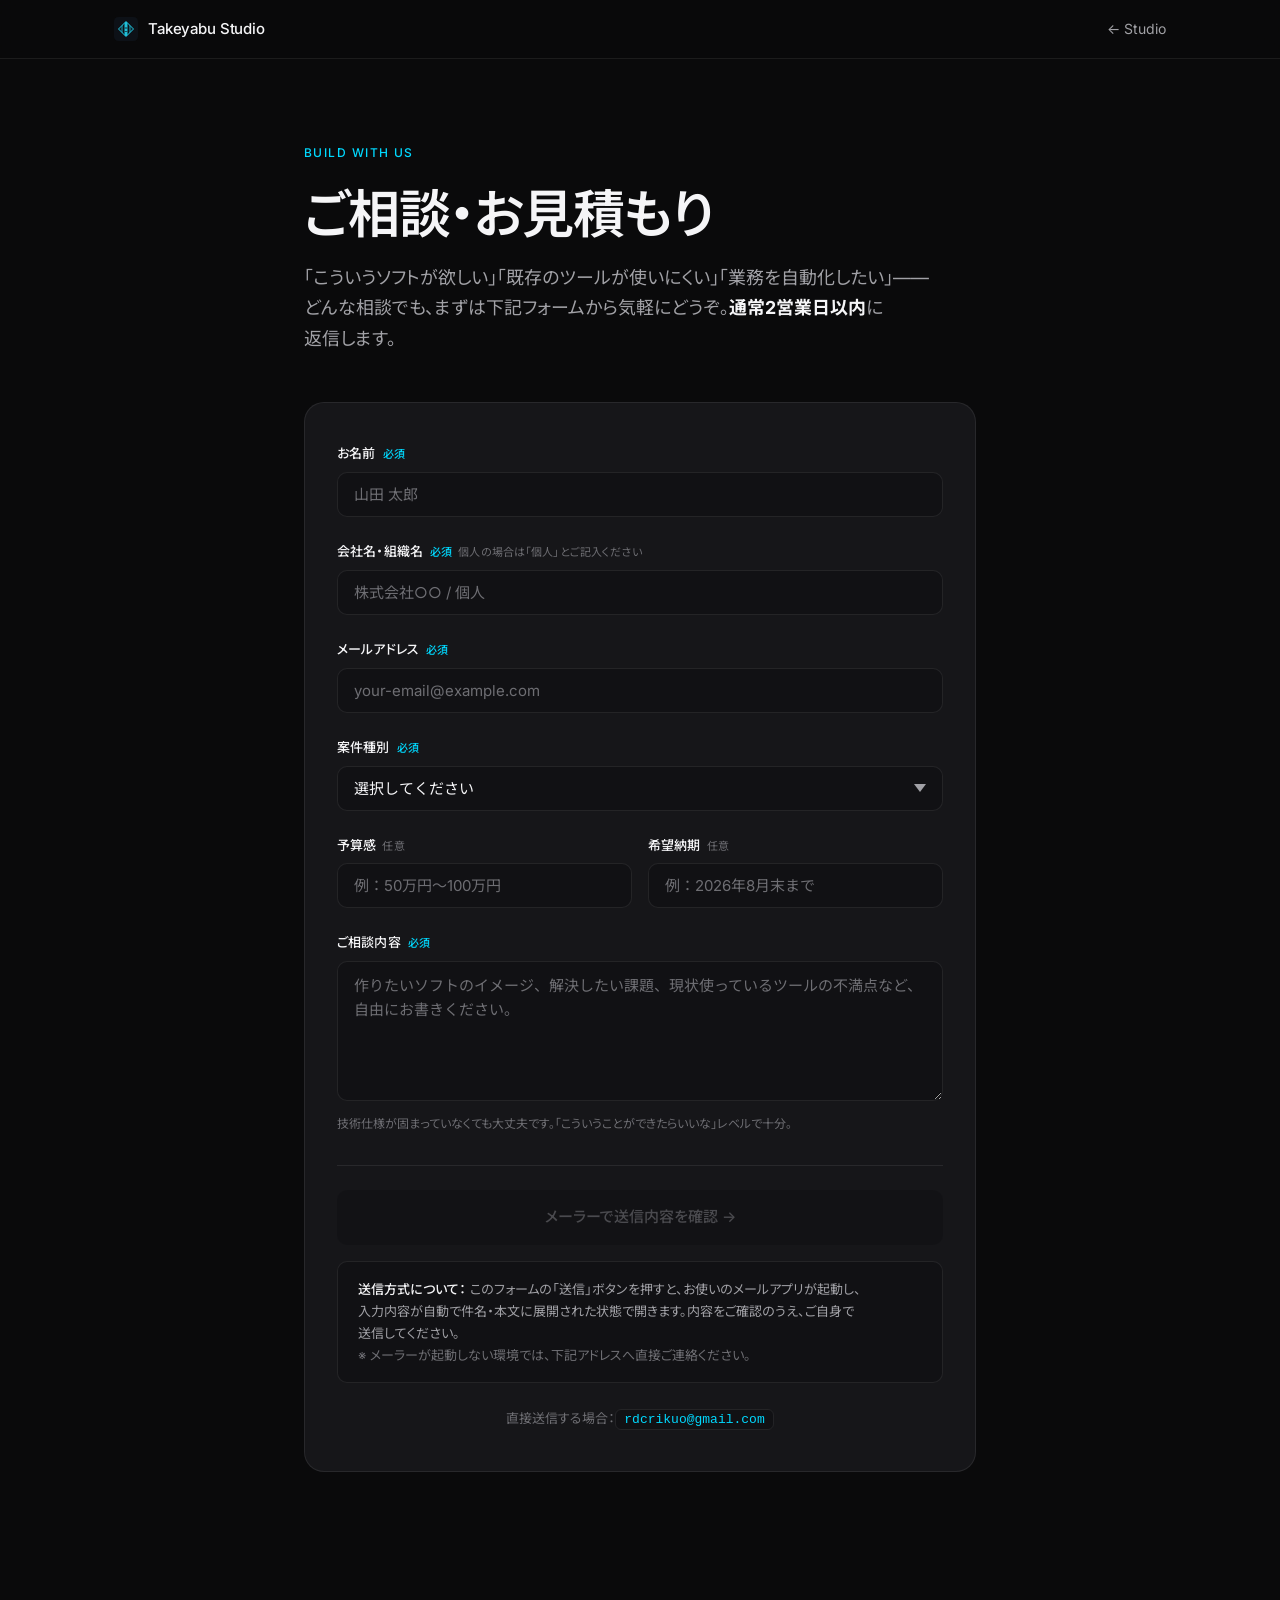
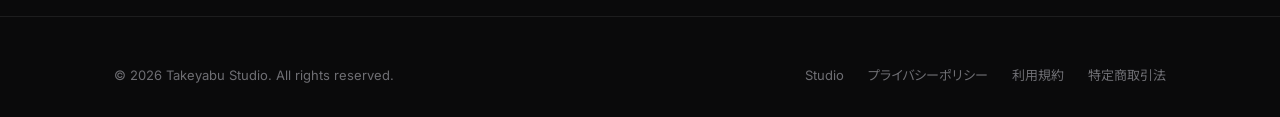
==== commit 57cbbfb4: "Create index.html" ====
--- a/index.html
+++ b/index.html
@@ -3,18 +3,69 @@
 <head>
 <meta charset="UTF-8">
 <meta name="viewport" content="width=device-width, initial-scale=1.0">
-<title>Takeyabu Studio — Software that kills the overpriced status quo.</title>
-<meta name="description" content="竹藪スタジオは、ローカル優先・プライバシー重視・適正価格のソフトウェアを作る一人親方スタジオです。">
-<meta property="og:title" content="Takeyabu Studio">
-<meta property="og:description" content="Software that kills the overpriced status quo.">
+<title>ご相談・お見積もり | Takeyabu Studio</title>
+<meta name="description" content="Takeyabu Studio へのご相談・お見積もりフォーム。受託開発・プロダクトに関する相談はこちらから。">
+<meta name="robots" content="index, follow">
+<meta property="og:title" content="ご相談・お見積もり | Takeyabu Studio">
+<meta property="og:description" content="あなたの「こういうソフトが欲しい」に、異常な速さで応えます。">
 <meta property="og:type" content="website">
-<meta property="og:url" content="https://takeyabustudio.github.io/">
+<meta property="og:url" content="https://takeyabustudio.github.io/contact/">
 <meta name="theme-color" content="#0A0A0B">
 <link rel="icon" href="/favicon.svg" type="image/svg+xml">
 <link rel="preconnect" href="https://fonts.googleapis.com">
 <link rel="preconnect" href="https://fonts.gstatic.com" crossorigin>
 <link href="https://fonts.googleapis.com/css2?family=Inter:wght@400;500;600;700&family=Noto+Sans+JP:wght@400;500;600&display=swap" rel="stylesheet">
-<link rel="stylesheet" href="assets/style.css">
+<link rel="stylesheet" href="../assets/style.css">
+<style>
+/* Contact form specific styles */
+.contact-hero { padding: 5rem 0 2rem; }
+.contact-hero h1 { font-size: clamp(2rem, 4.5vw, 3.25rem); font-weight: 600; letter-spacing: -0.03em; line-height: 1.1; margin-bottom: 1.25rem; }
+.contact-hero .lead { font-size: clamp(1rem, 1.4vw, 1.15rem); color: var(--text-muted); max-width: 640px; line-height: 1.7; }
+
+.form-card { background: var(--bg-card); border: 1px solid var(--border); border-radius: 20px; padding: 2.5rem 2rem; max-width: 720px; margin: 0 auto; }
+@media (max-width: 640px) { .form-card { padding: 1.75rem 1.25rem; border-radius: 16px; } }
+
+.form-group { margin-bottom: 1.5rem; }
+.form-label { display: block; font-size: 13px; font-weight: 500; color: var(--text); margin-bottom: 0.5rem; letter-spacing: 0.01em; }
+.form-label .required { color: var(--accent); margin-left: 4px; font-size: 11px; }
+.form-label .optional { color: var(--text-faint); margin-left: 6px; font-size: 11px; font-weight: 400; }
+
+.form-input, .form-textarea, .form-select {
+  width: 100%;
+  background: var(--bg-elevated);
+  border: 1px solid var(--border);
+  border-radius: 10px;
+  padding: 0.75rem 1rem;
+  font-size: 15px;
+  color: var(--text);
+  font-family: var(--font-sans);
+  transition: border-color 0.2s ease, background 0.2s ease;
+}
+.form-input:focus, .form-textarea:focus, .form-select:focus {
+  outline: none;
+  border-color: var(--accent);
+  background: var(--bg);
+}
+.form-input::placeholder, .form-textarea::placeholder { color: var(--text-faint); }
+.form-textarea { resize: vertical; min-height: 140px; line-height: 1.6; }
+.form-select { appearance: none; -webkit-appearance: none; background-image: url("data:image/svg+xml;utf8,<svg xmlns='http://www.w3.org/2000/svg' width='12' height='8' viewBox='0 0 12 8'><path fill='%23A1A1A6' d='M6 8L0 0h12z'/></svg>"); background-repeat: no-repeat; background-position: right 1rem center; padding-right: 2.5rem; cursor: pointer; }
+
+.form-hint { font-size: 12px; color: var(--text-faint); margin-top: 0.4rem; line-height: 1.5; }
+
+.form-row { display: grid; grid-template-columns: 1fr 1fr; gap: 1rem; }
+@media (max-width: 600px) { .form-row { grid-template-columns: 1fr; } }
+
+.form-submit-row { margin-top: 2rem; padding-top: 1.5rem; border-top: 1px solid var(--border); }
+.btn-large { padding: 0.9rem 1.75rem; font-size: 15px; }
+.btn-large:disabled, .btn-large[aria-disabled="true"] { background: var(--bg-elevated); color: var(--text-faint); cursor: not-allowed; opacity: 0.6; transform: none; }
+.btn-large:disabled:hover, .btn-large[aria-disabled="true"]:hover { transform: none; opacity: 0.6; }
+
+.form-note { font-size: 13px; color: var(--text-muted); line-height: 1.7; margin-top: 1rem; padding: 1rem 1.25rem; background: var(--bg-elevated); border: 1px solid var(--border); border-radius: 10px; }
+.form-note strong { color: var(--text); font-weight: 500; }
+
+.fallback-link { font-size: 13px; color: var(--text-faint); text-align: center; margin-top: 1.5rem; line-height: 1.7; }
+.fallback-link code { color: var(--accent); font-family: var(--font-mono); font-size: 13px; background: var(--bg-elevated); padding: 2px 8px; border-radius: 6px; border: 1px solid var(--border); }
+</style>
 </head>
 <body>
 
@@ -25,124 +76,80 @@
       <span>Takeyabu Studio</span>
     </a>
     <ul class="nav-links">
-      <li><a href="#products">Products</a></li>
-      <li><a href="#build">Build</a></li>
-      <li><a href="#philosophy">Philosophy</a></li>
+      <li><a href="/">← Studio</a></li>
     </ul>
   </div>
 </nav>
 
-<header class="hero">
-  <div class="container">
-    <span class="eyebrow">A solo studio · Est. 2026</span>
-    <h1>Software that kills<br>the overpriced status quo.</h1>
-    <p class="hero-sub">
-      竹藪スタジオは、クラウド依存・高額なSaaSに対して、<br>ローカル処理・プライバシー重視・適正価格で挑む、<br>一人親方スタジオです。
+<header class="contact-hero">
+  <div class="container-narrow">
+    <span class="eyebrow">Build with us</span>
+    <h1>ご相談・お見積もり</h1>
+    <p class="lead">
+      「こういうソフトが欲しい」「既存のツールが使いにくい」「業務を自動化したい」——どんな相談でも、まずは下記フォームから気軽にどうぞ。<strong style="color:var(--text);">通常2営業日以内</strong>に返信します。
     </p>
   </div>
 </header>
 
-<section class="section" id="products">
-  <div class="container">
-    <div class="section-head">
-      <h2>Products</h2>
-      <p class="section-sub">今、形になっているもの・これから世に出すもの。</p>
-    </div>
-
-    <h3 class="product-section-label">Shipping now</h3>
-    <div class="products">
-
-      <a href="vault/" class="product-card">
-        <div class="product-card-head">
-          <div style="display:flex;align-items:center;gap:12px;">
-            <img src="vault/vault_icon_192.png" alt="VAULT" width="40" height="40" style="border-radius:8px;flex-shrink:0;">
-            <span class="product-name">VAULT</span>
-          </div>
-          <span class="badge badge-live">Shipping</span>
+<section class="section" style="padding-top: 1rem;">
+  <div class="container-narrow">
+    <div class="form-card">
+
+      <div class="form-group">
+        <label class="form-label" for="name">お名前 <span class="required">必須</span></label>
+        <input type="text" id="name" class="form-input" placeholder="山田 太郎" autocomplete="name" required>
+      </div>
+
+      <div class="form-group">
+        <label class="form-label" for="company">会社名・組織名 <span class="required">必須</span><span class="optional">個人の場合は「個人」とご記入ください</span></label>
+        <input type="text" id="company" class="form-input" placeholder="株式会社○○ / 個人" autocomplete="organization" required>
+      </div>
+
+      <div class="form-group">
+        <label class="form-label" for="email">メールアドレス <span class="required">必須</span></label>
+        <input type="email" id="email" class="form-input" placeholder="your-email@example.com" autocomplete="email" required>
+      </div>
+
+      <div class="form-group">
+        <label class="form-label" for="kind">案件種別 <span class="required">必須</span></label>
+        <select id="kind" class="form-select" required>
+          <option value="" disabled selected>選択してください</option>
+          <option value="受託開発">受託開発のご相談</option>
+          <option value="プロダクト相談">プロダクト（VAULT / KRYPT等）に関する相談</option>
+          <option value="その他">その他のお問い合わせ</option>
+        </select>
+      </div>
+
+      <div class="form-row">
+        <div class="form-group">
+          <label class="form-label" for="budget">予算感<span class="optional">任意</span></label>
+          <input type="text" id="budget" class="form-input" placeholder="例：50万円〜100万円">
         </div>
-        <span class="product-full-name">Local Payment & Finance Vault</span>
-        <p class="product-desc">
-          NFC・QR決済をワンタップで呼び出し、履歴・経費・予算まで一元管理。レシートはAIで一瞬取り込み。
+
+        <div class="form-group">
+          <label class="form-label" for="deadline">希望納期<span class="optional">任意</span></label>
+          <input type="text" id="deadline" class="form-input" placeholder="例：2026年8月末まで">
+        </div>
+      </div>
+
+      <div class="form-group">
+        <label class="form-label" for="message">ご相談内容 <span class="required">必須</span></label>
+        <textarea id="message" class="form-textarea" placeholder="作りたいソフトのイメージ、解決したい課題、現状使っているツールの不満点など、自由にお書きください。" required></textarea>
+        <p class="form-hint">技術仕様が固まっていなくても大丈夫です。「こういうことができたらいいな」レベルで十分。</p>
+      </div>
+
+      <div class="form-submit-row">
+        <a id="submit-btn" href="#" class="btn btn-primary btn-large" aria-disabled="true" style="width:100%; justify-content:center;">メーラーで送信内容を確認 →</a>
+        <p class="form-note">
+          <strong>送信方式について：</strong>
+          このフォームの「送信」ボタンを押すと、お使いのメールアプリが起動し、入力内容が自動で件名・本文に展開された状態で開きます。内容をご確認のうえ、ご自身で送信してください。<br>
+          <span style="color:var(--text-faint);">※ メーラーが起動しない環境では、下記アドレスへ直接ご連絡ください。</span>
         </p>
-        <div class="product-meta">
-          <span>Android</span>
-          <span>¥0 – ¥550/月</span>
-          <span>Local-first</span>
-        </div>
-      </a>
-
-    </div>
-
-    <h3 class="product-section-label" style="margin-top: 3rem;">In development</h3>
-    <div class="products">
-
-      <a href="krypt/" class="product-card">
-        <div class="product-card-head">
-          <div style="display:flex;align-items:center;gap:12px;">
-            <img src="krypt/krypt_icon_192.png" alt="KRYPT" width="40" height="40" style="border-radius:8px;flex-shrink:0;">
-            <span class="product-name">KRYPT</span>
-          </div>
-          <span class="badge badge-dev">In Development</span>
-        </div>
-        <span class="product-full-name">Local Meeting Intelligence</span>
-        <p class="product-desc">
-          会議音声から文字起こし・話者分離・要約・アクション抽出まで、すべてローカル処理で完結する議事録AI。
+        <p class="fallback-link">
+          直接送信する場合：<code>rdcrikuo@gmail.com</code>
         </p>
-        <div class="product-meta">
-          <span>Windows</span>
-          <span>¥500 – ¥1,000/月</span>
-          <span>100% Offline</span>
-        </div>
-      </a>
-
-    </div>
-  </div>
-</section>
-
-<section class="section" id="build">
-  <div class="container">
-    <div class="build-card">
-      <div class="build-eyebrow">Build with us</div>
-      <h2>Your problem, our playground.</h2>
-      <p class="build-lead">
-        「こういうソフトが欲しい」「既存のツールが使いにくい」「業務を自動化したい」——そんな声に、竹藪スタジオは<strong>異常な速さで応えます。</strong>
-      </p>
-      <p class="build-body">
-        一人親方体制だからこそ、意思決定は秒。設計から動くプロトタイプまで、大企業の何倍ものスピードで形になります。会議室も、中間管理職も、承認フローも存在しません。
-      </p>
-      <p class="build-body">
-        ソフトウェアの問題は、だいたい解決できます。解決できないものがあったとしたら、それはたぶん作る側の問題です。たぶんね。
-      </p>
-      <a href="mailto:rdcrikuo@gmail.com?subject=%E7%AB%B9%E8%97%AA%E3%82%B9%E3%82%BF%E3%82%B8%E3%82%AA%E3%81%B8%E3%81%AE%E3%81%94%E7%9B%B8%E8%AB%87" class="btn btn-primary build-cta">ご相談・お見積もり →</a>
-    </div>
-  </div>
-</section>
-
-<section class="section" id="philosophy">
-  <div class="container">
-    <div class="philosophy">
-      <div class="section-head">
-        <h2 style="margin-bottom: 0.75rem;">Philosophy</h2>
-        <p class="section-sub">なぜ我々は、この価格と設計思想でソフトウェアを作るのか。</p>
-      </div>
-      <div class="philosophy-grid">
-        <div class="philosophy-item">
-          <h3>Local-first</h3>
-          <p>可能な限り、あなたのデータはあなたのデバイスに留めます。クラウドを使うのは、それが本当に必要な時だけ。</p>
-        </div>
-        <div class="philosophy-item">
-          <h3>Honest pricing</h3>
-          <p>作るコスト・運用コストに見合った価格だけを請求します。誠実な価格設定が、誠実なソフトウェアの証だと信じています。</p>
-        </div>
-        <div class="philosophy-item">
-          <h3>Solo operation</h3>
-          <p>一人の開発者が書き、一人で責任を持つ。中間マージンも社内政治も存在しない、純粋なモノづくりの体制です。</p>
-        </div>
-        <div class="philosophy-item">
-          <h3>Open licenses</h3>
-          <p>MIT・Apache 2.0・BSDなど、商用利用に安全なライセンスのみを採用。依存関係の健全性を担保します。</p>
-        </div>
-      </div>
+      </div>
+
     </div>
   </div>
 </section>
@@ -152,15 +159,110 @@
     <div class="footer-inner">
       <span>© 2026 Takeyabu Studio. All rights reserved.</span>
       <ul class="footer-links">
-        <li><a href="vault/">VAULT</a></li>
-        <li><a href="krypt/">KRYPT</a></li>
-        <li><a href="legal/privacy.html">プライバシーポリシー</a></li>
-        <li><a href="legal/terms.html">利用規約</a></li>
-        <li><a href="legal/tokushoho.html">特定商取引法</a></li>
+        <li><a href="/">Studio</a></li>
+        <li><a href="/legal/privacy.html">プライバシーポリシー</a></li>
+        <li><a href="/legal/terms.html">利用規約</a></li>
+        <li><a href="/legal/tokushoho.html">特定商取引法</a></li>
       </ul>
     </div>
   </div>
 </footer>
 
+<script>
+(function() {
+  'use strict';
+
+  var fields = {
+    name:     document.getElementById('name'),
+    company:  document.getElementById('company'),
+    email:    document.getElementById('email'),
+    kind:     document.getElementById('kind'),
+    budget:   document.getElementById('budget'),
+    deadline: document.getElementById('deadline'),
+    message:  document.getElementById('message')
+  };
+  var submitBtn = document.getElementById('submit-btn');
+
+  var emailPattern = /^[^\s@]+@[^\s@]+\.[^\s@]+$/;
+
+  function isValid() {
+    return fields.name.value.trim() !== ''
+        && fields.company.value.trim() !== ''
+        && emailPattern.test(fields.email.value.trim())
+        && fields.kind.value !== ''
+        && fields.message.value.trim() !== '';
+  }
+
+  function updateButton() {
+    if (isValid()) {
+      submitBtn.setAttribute('aria-disabled', 'false');
+      submitBtn.style.cursor = 'pointer';
+      submitBtn.style.opacity = '1';
+    } else {
+      submitBtn.setAttribute('aria-disabled', 'true');
+      submitBtn.style.cursor = 'not-allowed';
+      submitBtn.style.opacity = '0.6';
+    }
+  }
+
+  Object.keys(fields).forEach(function(key) {
+    fields[key].addEventListener('input', updateButton);
+    fields[key].addEventListener('change', updateButton);
+  });
+  updateButton();
+
+  function buildMailto() {
+    var name     = fields.name.value.trim();
+    var company  = fields.company.value.trim();
+    var email    = fields.email.value.trim();
+    var kind     = fields.kind.value;
+    var budget   = fields.budget.value.trim();
+    var deadline = fields.deadline.value.trim();
+    var message  = fields.message.value.trim();
+
+    var subject = '[' + kind + '] ' + name + '様（' + company + '）よりご相談';
+
+    var bodyLines = [
+      '※ Takeyabu Studio お問い合わせフォームから送信',
+      '',
+      '──────────────────',
+      'お名前：' + name,
+      '会社名・組織名：' + company,
+      'メールアドレス：' + email,
+      '案件種別：' + kind,
+      '予算感：' + (budget || '（未記入）'),
+      '希望納期：' + (deadline || '（未記入）'),
+      '──────────────────',
+      '',
+      '【ご相談内容】',
+      message,
+      '',
+      '──────────────────',
+      '送信日時：' + new Date().toLocaleString('ja-JP'),
+    ];
+    var body = bodyLines.join('\n');
+
+    return 'mailto:rdcrikuo@gmail.com'
+      + '?subject=' + encodeURIComponent(subject)
+      + '&body=' + encodeURIComponent(body);
+  }
+
+  submitBtn.addEventListener('click', function(e) {
+    e.preventDefault();
+    if (!isValid()) {
+      var firstInvalid = null;
+      if (fields.name.value.trim() === '') firstInvalid = fields.name;
+      else if (fields.company.value.trim() === '') firstInvalid = fields.company;
+      else if (!emailPattern.test(fields.email.value.trim())) firstInvalid = fields.email;
+      else if (fields.kind.value === '') firstInvalid = fields.kind;
+      else if (fields.message.value.trim() === '') firstInvalid = fields.message;
+      if (firstInvalid) firstInvalid.focus();
+      return;
+    }
+    window.location.href = buildMailto();
+  });
+})();
+</script>
+
 </body>
 </html>
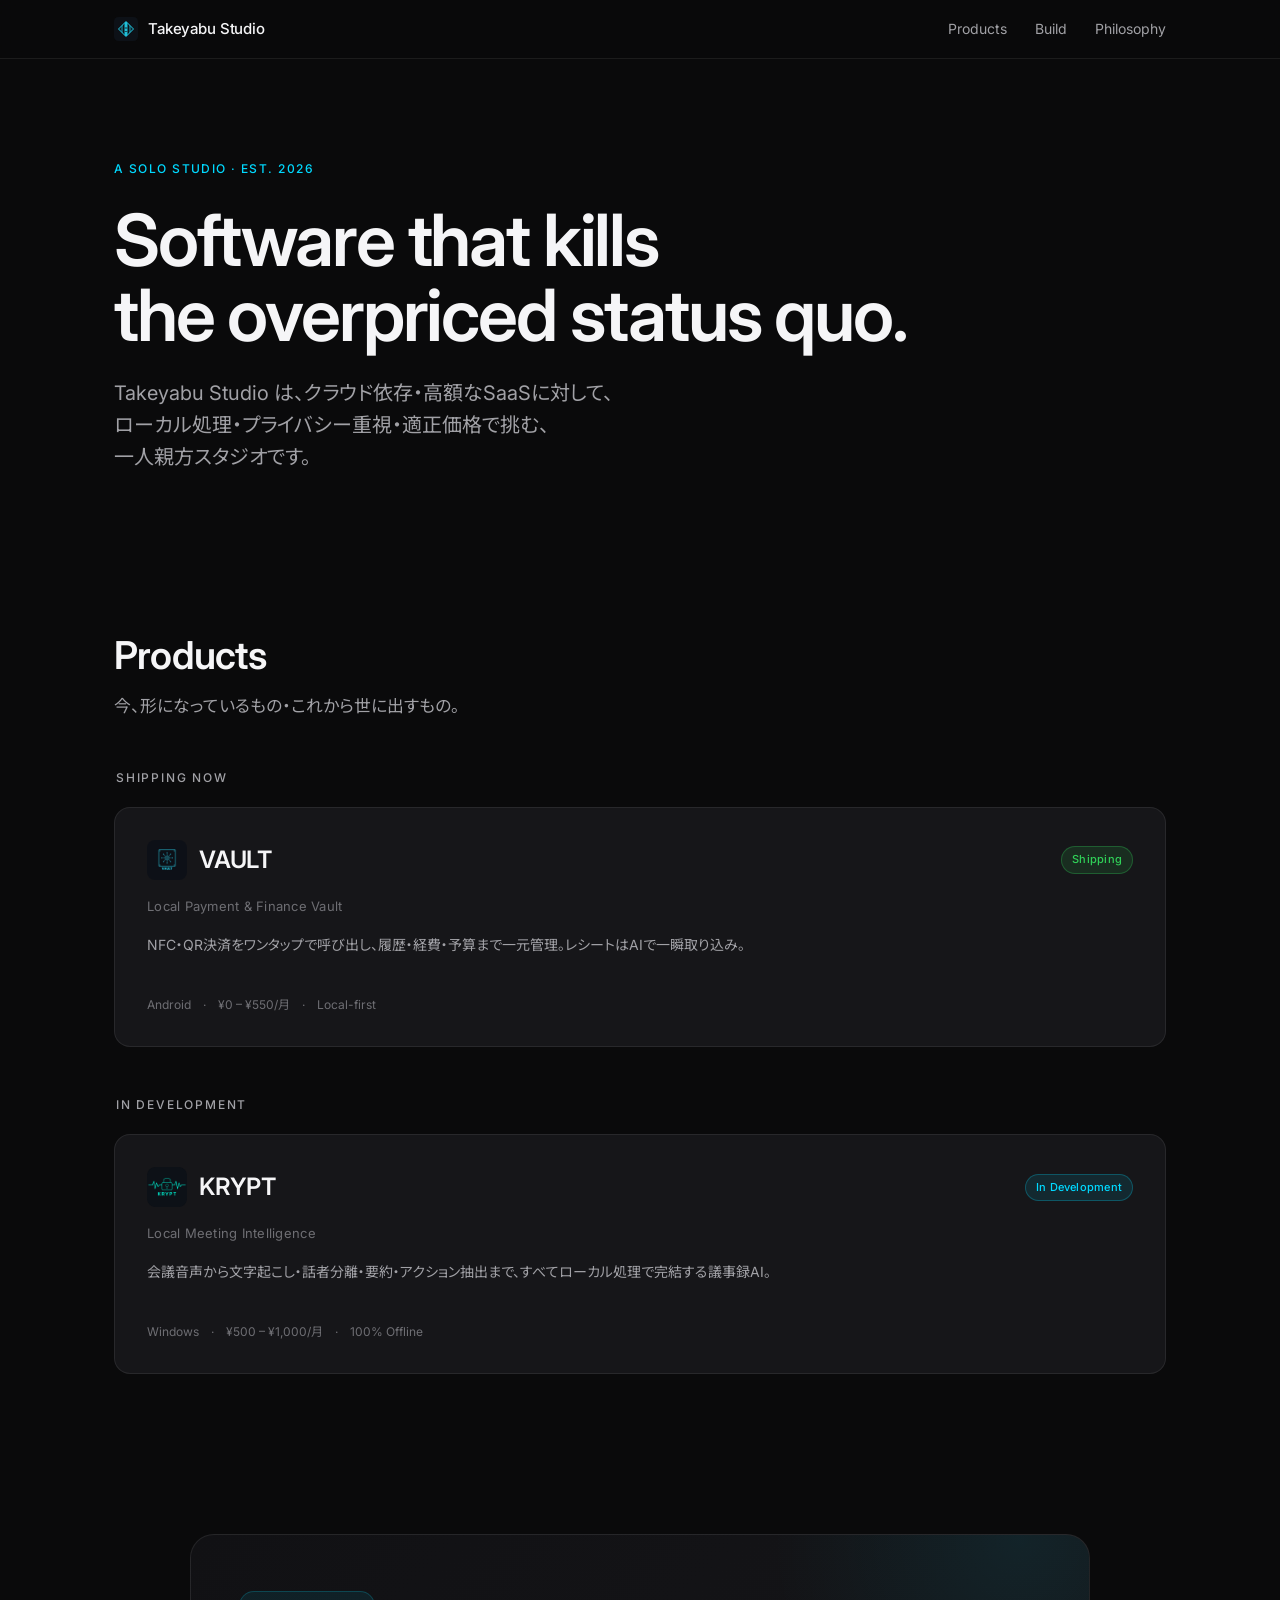
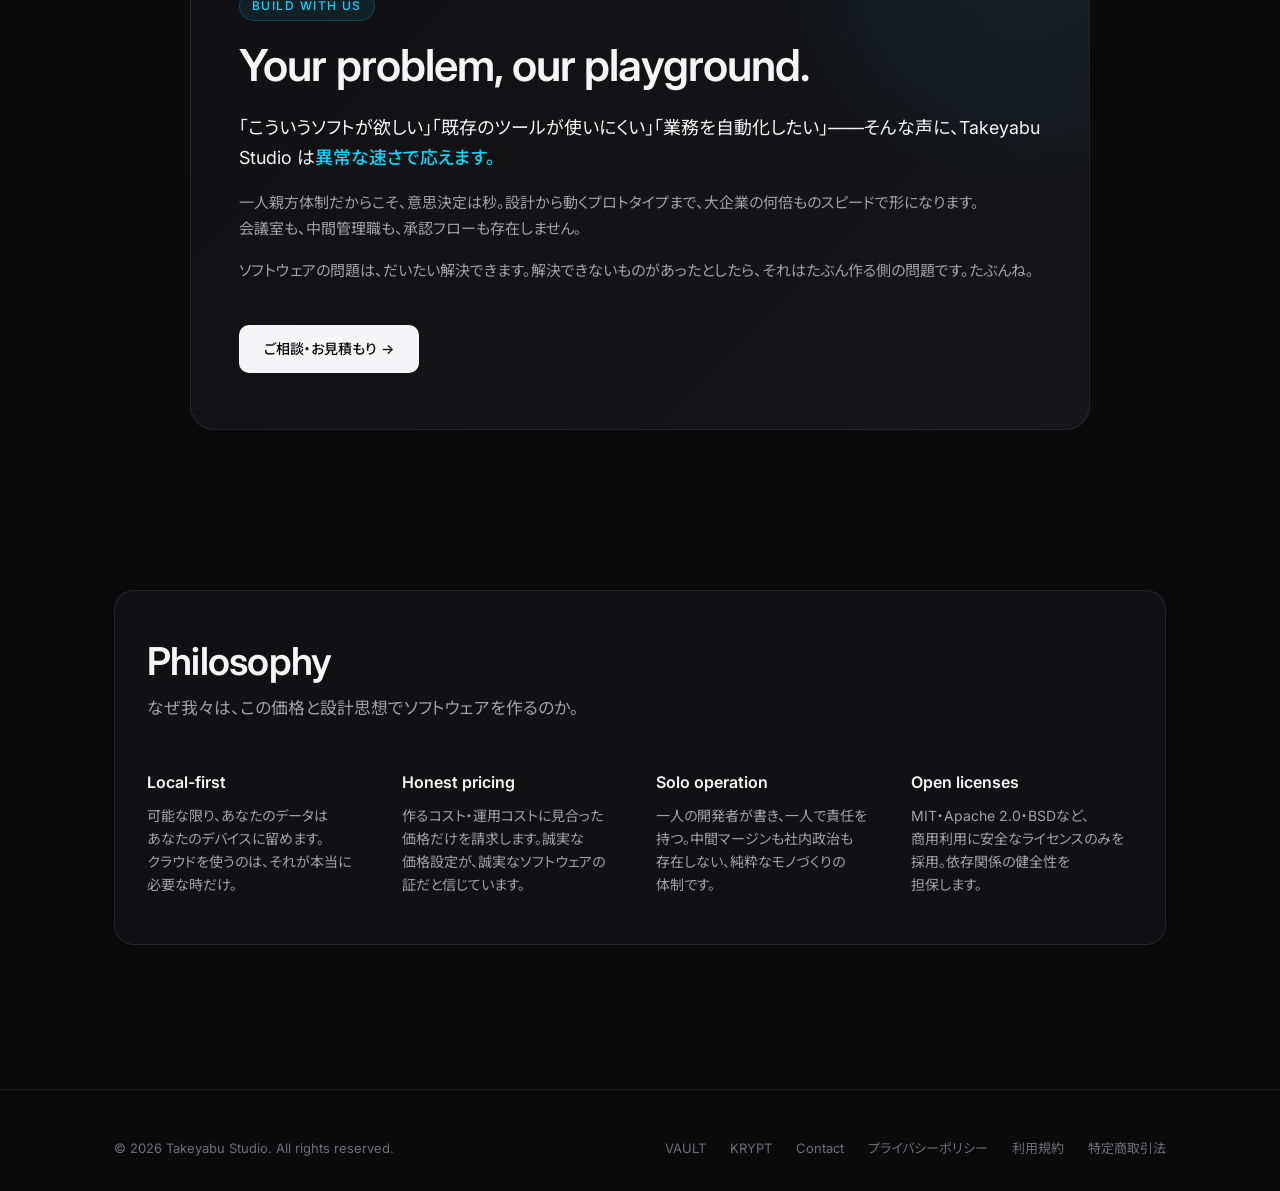
==== commit 0d6c9c8c: "Update index.html" ====
--- a/index.html
+++ b/index.html
@@ -3,69 +3,18 @@
 <head>
 <meta charset="UTF-8">
 <meta name="viewport" content="width=device-width, initial-scale=1.0">
-<title>ご相談・お見積もり | Takeyabu Studio</title>
-<meta name="description" content="Takeyabu Studio へのご相談・お見積もりフォーム。受託開発・プロダクトに関する相談はこちらから。">
-<meta name="robots" content="index, follow">
-<meta property="og:title" content="ご相談・お見積もり | Takeyabu Studio">
-<meta property="og:description" content="あなたの「こういうソフトが欲しい」に、異常な速さで応えます。">
+<title>Takeyabu Studio — Software that kills the overpriced status quo.</title>
+<meta name="description" content="Takeyabu Studio は、ローカル優先・プライバシー重視・適正価格のソフトウェアを作る一人親方スタジオです。">
+<meta property="og:title" content="Takeyabu Studio">
+<meta property="og:description" content="Software that kills the overpriced status quo.">
 <meta property="og:type" content="website">
-<meta property="og:url" content="https://takeyabustudio.github.io/contact/">
+<meta property="og:url" content="https://takeyabustudio.github.io/">
 <meta name="theme-color" content="#0A0A0B">
 <link rel="icon" href="/favicon.svg" type="image/svg+xml">
 <link rel="preconnect" href="https://fonts.googleapis.com">
 <link rel="preconnect" href="https://fonts.gstatic.com" crossorigin>
 <link href="https://fonts.googleapis.com/css2?family=Inter:wght@400;500;600;700&family=Noto+Sans+JP:wght@400;500;600&display=swap" rel="stylesheet">
-<link rel="stylesheet" href="../assets/style.css">
-<style>
-/* Contact form specific styles */
-.contact-hero { padding: 5rem 0 2rem; }
-.contact-hero h1 { font-size: clamp(2rem, 4.5vw, 3.25rem); font-weight: 600; letter-spacing: -0.03em; line-height: 1.1; margin-bottom: 1.25rem; }
-.contact-hero .lead { font-size: clamp(1rem, 1.4vw, 1.15rem); color: var(--text-muted); max-width: 640px; line-height: 1.7; }
-
-.form-card { background: var(--bg-card); border: 1px solid var(--border); border-radius: 20px; padding: 2.5rem 2rem; max-width: 720px; margin: 0 auto; }
-@media (max-width: 640px) { .form-card { padding: 1.75rem 1.25rem; border-radius: 16px; } }
-
-.form-group { margin-bottom: 1.5rem; }
-.form-label { display: block; font-size: 13px; font-weight: 500; color: var(--text); margin-bottom: 0.5rem; letter-spacing: 0.01em; }
-.form-label .required { color: var(--accent); margin-left: 4px; font-size: 11px; }
-.form-label .optional { color: var(--text-faint); margin-left: 6px; font-size: 11px; font-weight: 400; }
-
-.form-input, .form-textarea, .form-select {
-  width: 100%;
-  background: var(--bg-elevated);
-  border: 1px solid var(--border);
-  border-radius: 10px;
-  padding: 0.75rem 1rem;
-  font-size: 15px;
-  color: var(--text);
-  font-family: var(--font-sans);
-  transition: border-color 0.2s ease, background 0.2s ease;
-}
-.form-input:focus, .form-textarea:focus, .form-select:focus {
-  outline: none;
-  border-color: var(--accent);
-  background: var(--bg);
-}
-.form-input::placeholder, .form-textarea::placeholder { color: var(--text-faint); }
-.form-textarea { resize: vertical; min-height: 140px; line-height: 1.6; }
-.form-select { appearance: none; -webkit-appearance: none; background-image: url("data:image/svg+xml;utf8,<svg xmlns='http://www.w3.org/2000/svg' width='12' height='8' viewBox='0 0 12 8'><path fill='%23A1A1A6' d='M6 8L0 0h12z'/></svg>"); background-repeat: no-repeat; background-position: right 1rem center; padding-right: 2.5rem; cursor: pointer; }
-
-.form-hint { font-size: 12px; color: var(--text-faint); margin-top: 0.4rem; line-height: 1.5; }
-
-.form-row { display: grid; grid-template-columns: 1fr 1fr; gap: 1rem; }
-@media (max-width: 600px) { .form-row { grid-template-columns: 1fr; } }
-
-.form-submit-row { margin-top: 2rem; padding-top: 1.5rem; border-top: 1px solid var(--border); }
-.btn-large { padding: 0.9rem 1.75rem; font-size: 15px; }
-.btn-large:disabled, .btn-large[aria-disabled="true"] { background: var(--bg-elevated); color: var(--text-faint); cursor: not-allowed; opacity: 0.6; transform: none; }
-.btn-large:disabled:hover, .btn-large[aria-disabled="true"]:hover { transform: none; opacity: 0.6; }
-
-.form-note { font-size: 13px; color: var(--text-muted); line-height: 1.7; margin-top: 1rem; padding: 1rem 1.25rem; background: var(--bg-elevated); border: 1px solid var(--border); border-radius: 10px; }
-.form-note strong { color: var(--text); font-weight: 500; }
-
-.fallback-link { font-size: 13px; color: var(--text-faint); text-align: center; margin-top: 1.5rem; line-height: 1.7; }
-.fallback-link code { color: var(--accent); font-family: var(--font-mono); font-size: 13px; background: var(--bg-elevated); padding: 2px 8px; border-radius: 6px; border: 1px solid var(--border); }
-</style>
+<link rel="stylesheet" href="assets/style.css">
 </head>
 <body>
 
@@ -76,80 +25,124 @@
       <span>Takeyabu Studio</span>
     </a>
     <ul class="nav-links">
-      <li><a href="/">← Studio</a></li>
+      <li><a href="#products">Products</a></li>
+      <li><a href="#build">Build</a></li>
+      <li><a href="#philosophy">Philosophy</a></li>
     </ul>
   </div>
 </nav>
 
-<header class="contact-hero">
-  <div class="container-narrow">
-    <span class="eyebrow">Build with us</span>
-    <h1>ご相談・お見積もり</h1>
-    <p class="lead">
-      「こういうソフトが欲しい」「既存のツールが使いにくい」「業務を自動化したい」——どんな相談でも、まずは下記フォームから気軽にどうぞ。<strong style="color:var(--text);">通常2営業日以内</strong>に返信します。
+<header class="hero">
+  <div class="container">
+    <span class="eyebrow">A solo studio · Est. 2026</span>
+    <h1>Software that kills<br>the overpriced status quo.</h1>
+    <p class="hero-sub">
+      Takeyabu Studio は、クラウド依存・高額なSaaSに対して、<br>ローカル処理・プライバシー重視・適正価格で挑む、<br>一人親方スタジオです。
     </p>
   </div>
 </header>
 
-<section class="section" style="padding-top: 1rem;">
-  <div class="container-narrow">
-    <div class="form-card">
+<section class="section" id="products">
+  <div class="container">
+    <div class="section-head">
+      <h2>Products</h2>
+      <p class="section-sub">今、形になっているもの・これから世に出すもの。</p>
+    </div>
 
-      <div class="form-group">
-        <label class="form-label" for="name">お名前 <span class="required">必須</span></label>
-        <input type="text" id="name" class="form-input" placeholder="山田 太郎" autocomplete="name" required>
+    <h3 class="product-section-label">Shipping now</h3>
+    <div class="products">
+
+      <a href="vault/" class="product-card">
+        <div class="product-card-head">
+          <div style="display:flex;align-items:center;gap:12px;">
+            <img src="vault/vault_icon_192.png" alt="VAULT" width="40" height="40" style="border-radius:8px;flex-shrink:0;">
+            <span class="product-name">VAULT</span>
+          </div>
+          <span class="badge badge-live">Shipping</span>
+        </div>
+        <span class="product-full-name">Local Payment & Finance Vault</span>
+        <p class="product-desc">
+          NFC・QR決済をワンタップで呼び出し、履歴・経費・予算まで一元管理。レシートはAIで一瞬取り込み。
+        </p>
+        <div class="product-meta">
+          <span>Android</span>
+          <span>¥0 – ¥550/月</span>
+          <span>Local-first</span>
+        </div>
+      </a>
+
+    </div>
+
+    <h3 class="product-section-label" style="margin-top: 3rem;">In development</h3>
+    <div class="products">
+
+      <a href="krypt/" class="product-card">
+        <div class="product-card-head">
+          <div style="display:flex;align-items:center;gap:12px;">
+            <img src="krypt/krypt_icon_192.png" alt="KRYPT" width="40" height="40" style="border-radius:8px;flex-shrink:0;">
+            <span class="product-name">KRYPT</span>
+          </div>
+          <span class="badge badge-dev">In Development</span>
+        </div>
+        <span class="product-full-name">Local Meeting Intelligence</span>
+        <p class="product-desc">
+          会議音声から文字起こし・話者分離・要約・アクション抽出まで、すべてローカル処理で完結する議事録AI。
+        </p>
+        <div class="product-meta">
+          <span>Windows</span>
+          <span>¥500 – ¥1,000/月</span>
+          <span>100% Offline</span>
+        </div>
+      </a>
+
+    </div>
+  </div>
+</section>
+
+<section class="section" id="build">
+  <div class="container">
+    <div class="build-card">
+      <div class="build-eyebrow">Build with us</div>
+      <h2>Your problem, our playground.</h2>
+      <p class="build-lead">
+        「こういうソフトが欲しい」「既存のツールが使いにくい」「業務を自動化したい」——そんな声に、Takeyabu Studio は<strong>異常な速さで応えます。</strong>
+      </p>
+      <p class="build-body">
+        一人親方体制だからこそ、意思決定は秒。設計から動くプロトタイプまで、大企業の何倍ものスピードで形になります。会議室も、中間管理職も、承認フローも存在しません。
+      </p>
+      <p class="build-body">
+        ソフトウェアの問題は、だいたい解決できます。解決できないものがあったとしたら、それはたぶん作る側の問題です。たぶんね。
+      </p>
+      <a href="contact/" class="btn btn-primary build-cta">ご相談・お見積もり →</a>
+    </div>
+  </div>
+</section>
+
+<section class="section" id="philosophy">
+  <div class="container">
+    <div class="philosophy">
+      <div class="section-head">
+        <h2 style="margin-bottom: 0.75rem;">Philosophy</h2>
+        <p class="section-sub">なぜ我々は、この価格と設計思想でソフトウェアを作るのか。</p>
       </div>
-
-      <div class="form-group">
-        <label class="form-label" for="company">会社名・組織名 <span class="required">必須</span><span class="optional">個人の場合は「個人」とご記入ください</span></label>
-        <input type="text" id="company" class="form-input" placeholder="株式会社○○ / 個人" autocomplete="organization" required>
-      </div>
-
-      <div class="form-group">
-        <label class="form-label" for="email">メールアドレス <span class="required">必須</span></label>
-        <input type="email" id="email" class="form-input" placeholder="your-email@example.com" autocomplete="email" required>
-      </div>
-
-      <div class="form-group">
-        <label class="form-label" for="kind">案件種別 <span class="required">必須</span></label>
-        <select id="kind" class="form-select" required>
-          <option value="" disabled selected>選択してください</option>
-          <option value="受託開発">受託開発のご相談</option>
-          <option value="プロダクト相談">プロダクト（VAULT / KRYPT等）に関する相談</option>
-          <option value="その他">その他のお問い合わせ</option>
-        </select>
-      </div>
-
-      <div class="form-row">
-        <div class="form-group">
-          <label class="form-label" for="budget">予算感<span class="optional">任意</span></label>
-          <input type="text" id="budget" class="form-input" placeholder="例：50万円〜100万円">
+      <div class="philosophy-grid">
+        <div class="philosophy-item">
+          <h3>Local-first</h3>
+          <p>可能な限り、あなたのデータはあなたのデバイスに留めます。クラウドを使うのは、それが本当に必要な時だけ。</p>
         </div>
-
-        <div class="form-group">
-          <label class="form-label" for="deadline">希望納期<span class="optional">任意</span></label>
-          <input type="text" id="deadline" class="form-input" placeholder="例：2026年8月末まで">
+        <div class="philosophy-item">
+          <h3>Honest pricing</h3>
+          <p>作るコスト・運用コストに見合った価格だけを請求します。誠実な価格設定が、誠実なソフトウェアの証だと信じています。</p>
+        </div>
+        <div class="philosophy-item">
+          <h3>Solo operation</h3>
+          <p>一人の開発者が書き、一人で責任を持つ。中間マージンも社内政治も存在しない、純粋なモノづくりの体制です。</p>
+        </div>
+        <div class="philosophy-item">
+          <h3>Open licenses</h3>
+          <p>MIT・Apache 2.0・BSDなど、商用利用に安全なライセンスのみを採用。依存関係の健全性を担保します。</p>
         </div>
       </div>
-
-      <div class="form-group">
-        <label class="form-label" for="message">ご相談内容 <span class="required">必須</span></label>
-        <textarea id="message" class="form-textarea" placeholder="作りたいソフトのイメージ、解決したい課題、現状使っているツールの不満点など、自由にお書きください。" required></textarea>
-        <p class="form-hint">技術仕様が固まっていなくても大丈夫です。「こういうことができたらいいな」レベルで十分。</p>
-      </div>
-
-      <div class="form-submit-row">
-        <a id="submit-btn" href="#" class="btn btn-primary btn-large" aria-disabled="true" style="width:100%; justify-content:center;">メーラーで送信内容を確認 →</a>
-        <p class="form-note">
-          <strong>送信方式について：</strong>
-          このフォームの「送信」ボタンを押すと、お使いのメールアプリが起動し、入力内容が自動で件名・本文に展開された状態で開きます。内容をご確認のうえ、ご自身で送信してください。<br>
-          <span style="color:var(--text-faint);">※ メーラーが起動しない環境では、下記アドレスへ直接ご連絡ください。</span>
-        </p>
-        <p class="fallback-link">
-          直接送信する場合：<code>rdcrikuo@gmail.com</code>
-        </p>
-      </div>
-
     </div>
   </div>
 </section>
@@ -159,110 +152,16 @@
     <div class="footer-inner">
       <span>© 2026 Takeyabu Studio. All rights reserved.</span>
       <ul class="footer-links">
-        <li><a href="/">Studio</a></li>
-        <li><a href="/legal/privacy.html">プライバシーポリシー</a></li>
-        <li><a href="/legal/terms.html">利用規約</a></li>
-        <li><a href="/legal/tokushoho.html">特定商取引法</a></li>
+        <li><a href="vault/">VAULT</a></li>
+        <li><a href="krypt/">KRYPT</a></li>
+        <li><a href="contact/">Contact</a></li>
+        <li><a href="legal/privacy.html">プライバシーポリシー</a></li>
+        <li><a href="legal/terms.html">利用規約</a></li>
+        <li><a href="legal/tokushoho.html">特定商取引法</a></li>
       </ul>
     </div>
   </div>
 </footer>
 
-<script>
-(function() {
-  'use strict';
-
-  var fields = {
-    name:     document.getElementById('name'),
-    company:  document.getElementById('company'),
-    email:    document.getElementById('email'),
-    kind:     document.getElementById('kind'),
-    budget:   document.getElementById('budget'),
-    deadline: document.getElementById('deadline'),
-    message:  document.getElementById('message')
-  };
-  var submitBtn = document.getElementById('submit-btn');
-
-  var emailPattern = /^[^\s@]+@[^\s@]+\.[^\s@]+$/;
-
-  function isValid() {
-    return fields.name.value.trim() !== ''
-        && fields.company.value.trim() !== ''
-        && emailPattern.test(fields.email.value.trim())
-        && fields.kind.value !== ''
-        && fields.message.value.trim() !== '';
-  }
-
-  function updateButton() {
-    if (isValid()) {
-      submitBtn.setAttribute('aria-disabled', 'false');
-      submitBtn.style.cursor = 'pointer';
-      submitBtn.style.opacity = '1';
-    } else {
-      submitBtn.setAttribute('aria-disabled', 'true');
-      submitBtn.style.cursor = 'not-allowed';
-      submitBtn.style.opacity = '0.6';
-    }
-  }
-
-  Object.keys(fields).forEach(function(key) {
-    fields[key].addEventListener('input', updateButton);
-    fields[key].addEventListener('change', updateButton);
-  });
-  updateButton();
-
-  function buildMailto() {
-    var name     = fields.name.value.trim();
-    var company  = fields.company.value.trim();
-    var email    = fields.email.value.trim();
-    var kind     = fields.kind.value;
-    var budget   = fields.budget.value.trim();
-    var deadline = fields.deadline.value.trim();
-    var message  = fields.message.value.trim();
-
-    var subject = '[' + kind + '] ' + name + '様（' + company + '）よりご相談';
-
-    var bodyLines = [
-      '※ Takeyabu Studio お問い合わせフォームから送信',
-      '',
-      '──────────────────',
-      'お名前：' + name,
-      '会社名・組織名：' + company,
-      'メールアドレス：' + email,
-      '案件種別：' + kind,
-      '予算感：' + (budget || '（未記入）'),
-      '希望納期：' + (deadline || '（未記入）'),
-      '──────────────────',
-      '',
-      '【ご相談内容】',
-      message,
-      '',
-      '──────────────────',
-      '送信日時：' + new Date().toLocaleString('ja-JP'),
-    ];
-    var body = bodyLines.join('\n');
-
-    return 'mailto:rdcrikuo@gmail.com'
-      + '?subject=' + encodeURIComponent(subject)
-      + '&body=' + encodeURIComponent(body);
-  }
-
-  submitBtn.addEventListener('click', function(e) {
-    e.preventDefault();
-    if (!isValid()) {
-      var firstInvalid = null;
-      if (fields.name.value.trim() === '') firstInvalid = fields.name;
-      else if (fields.company.value.trim() === '') firstInvalid = fields.company;
-      else if (!emailPattern.test(fields.email.value.trim())) firstInvalid = fields.email;
-      else if (fields.kind.value === '') firstInvalid = fields.kind;
-      else if (fields.message.value.trim() === '') firstInvalid = fields.message;
-      if (firstInvalid) firstInvalid.focus();
-      return;
-    }
-    window.location.href = buildMailto();
-  });
-})();
-</script>
-
 </body>
 </html>
